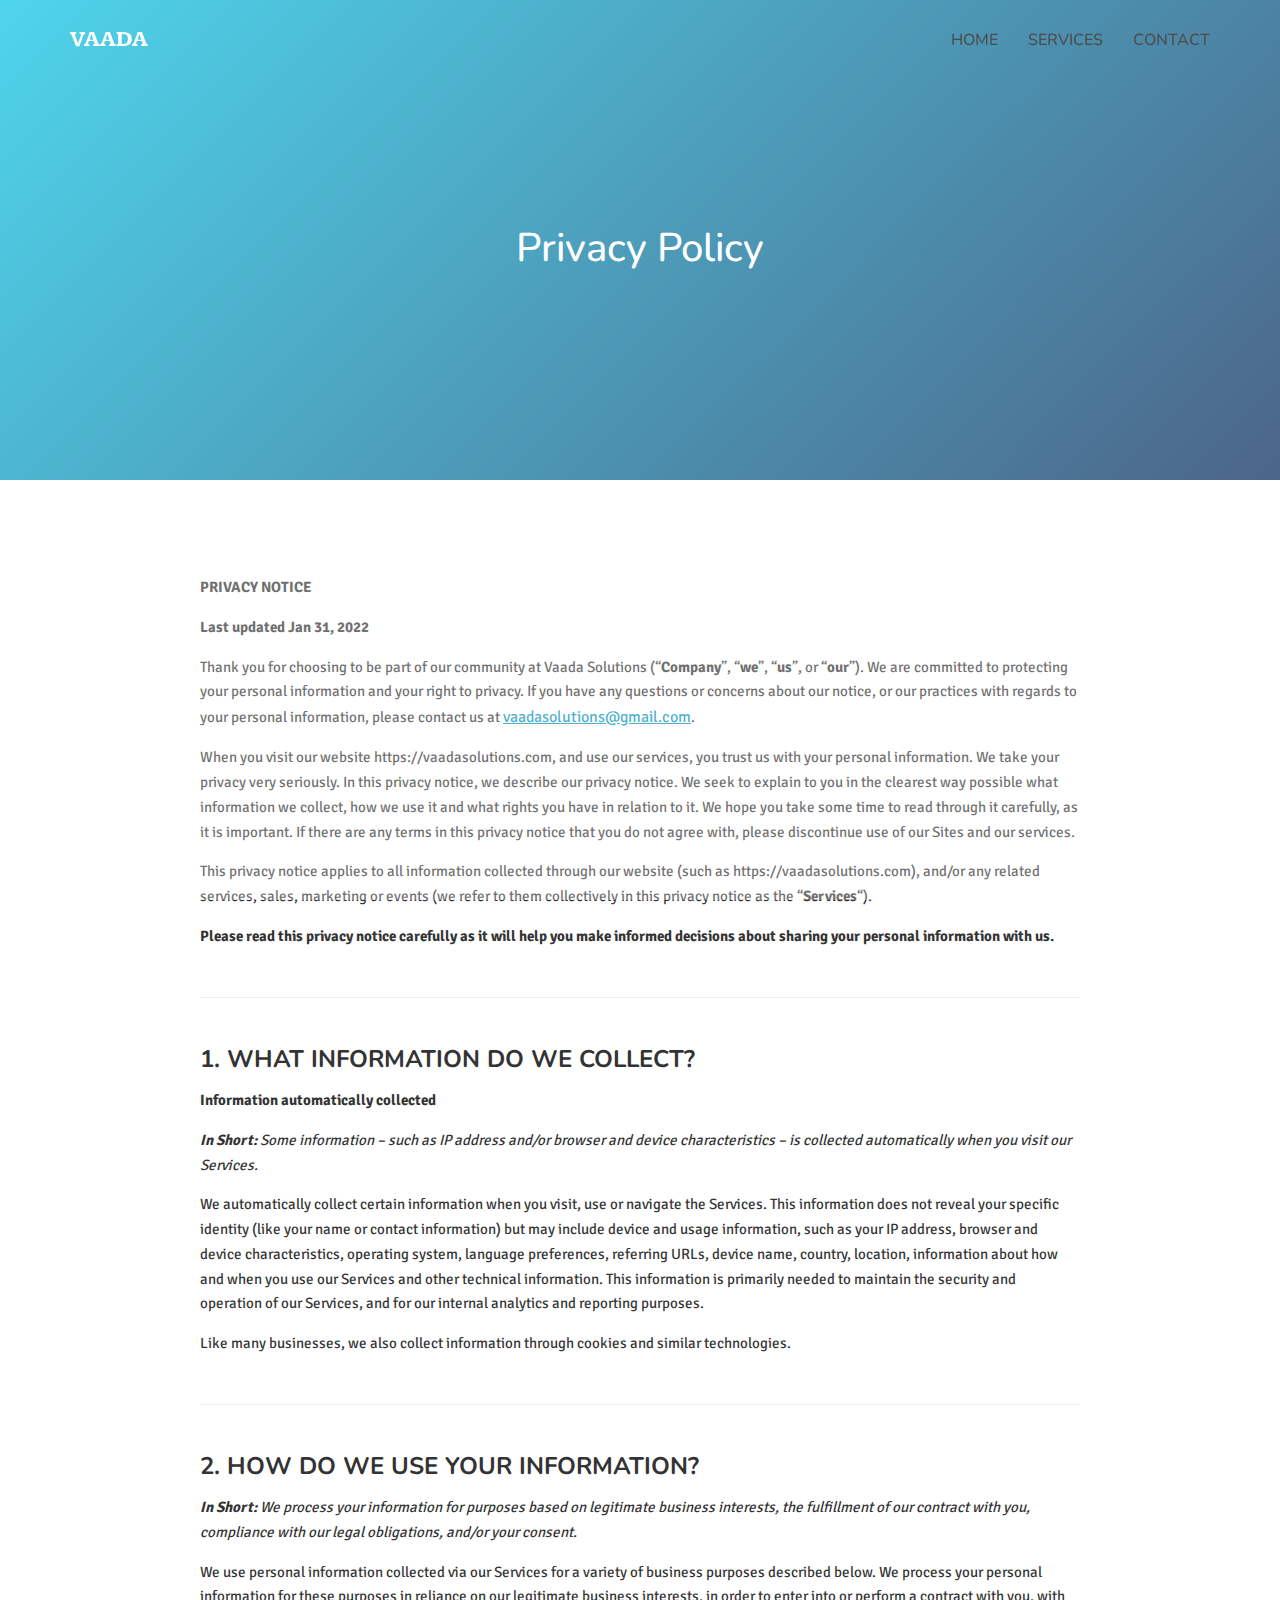
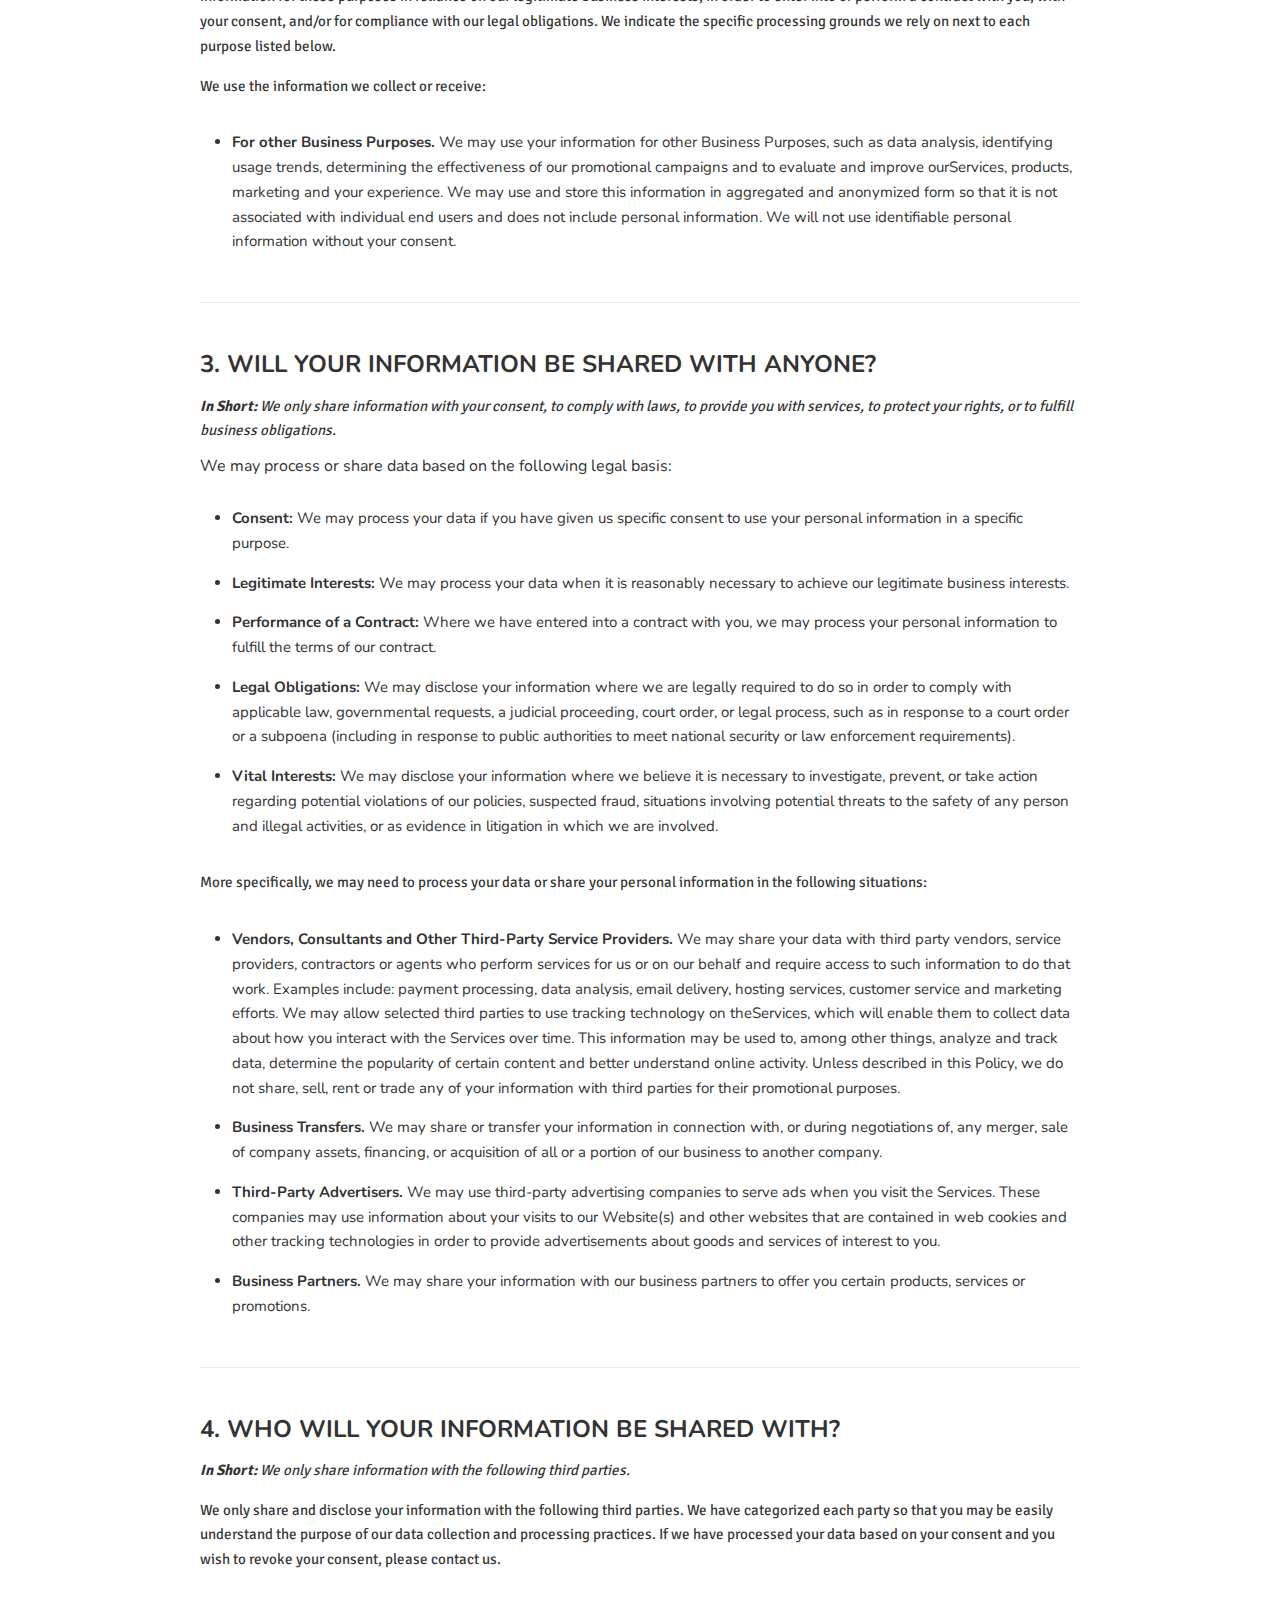
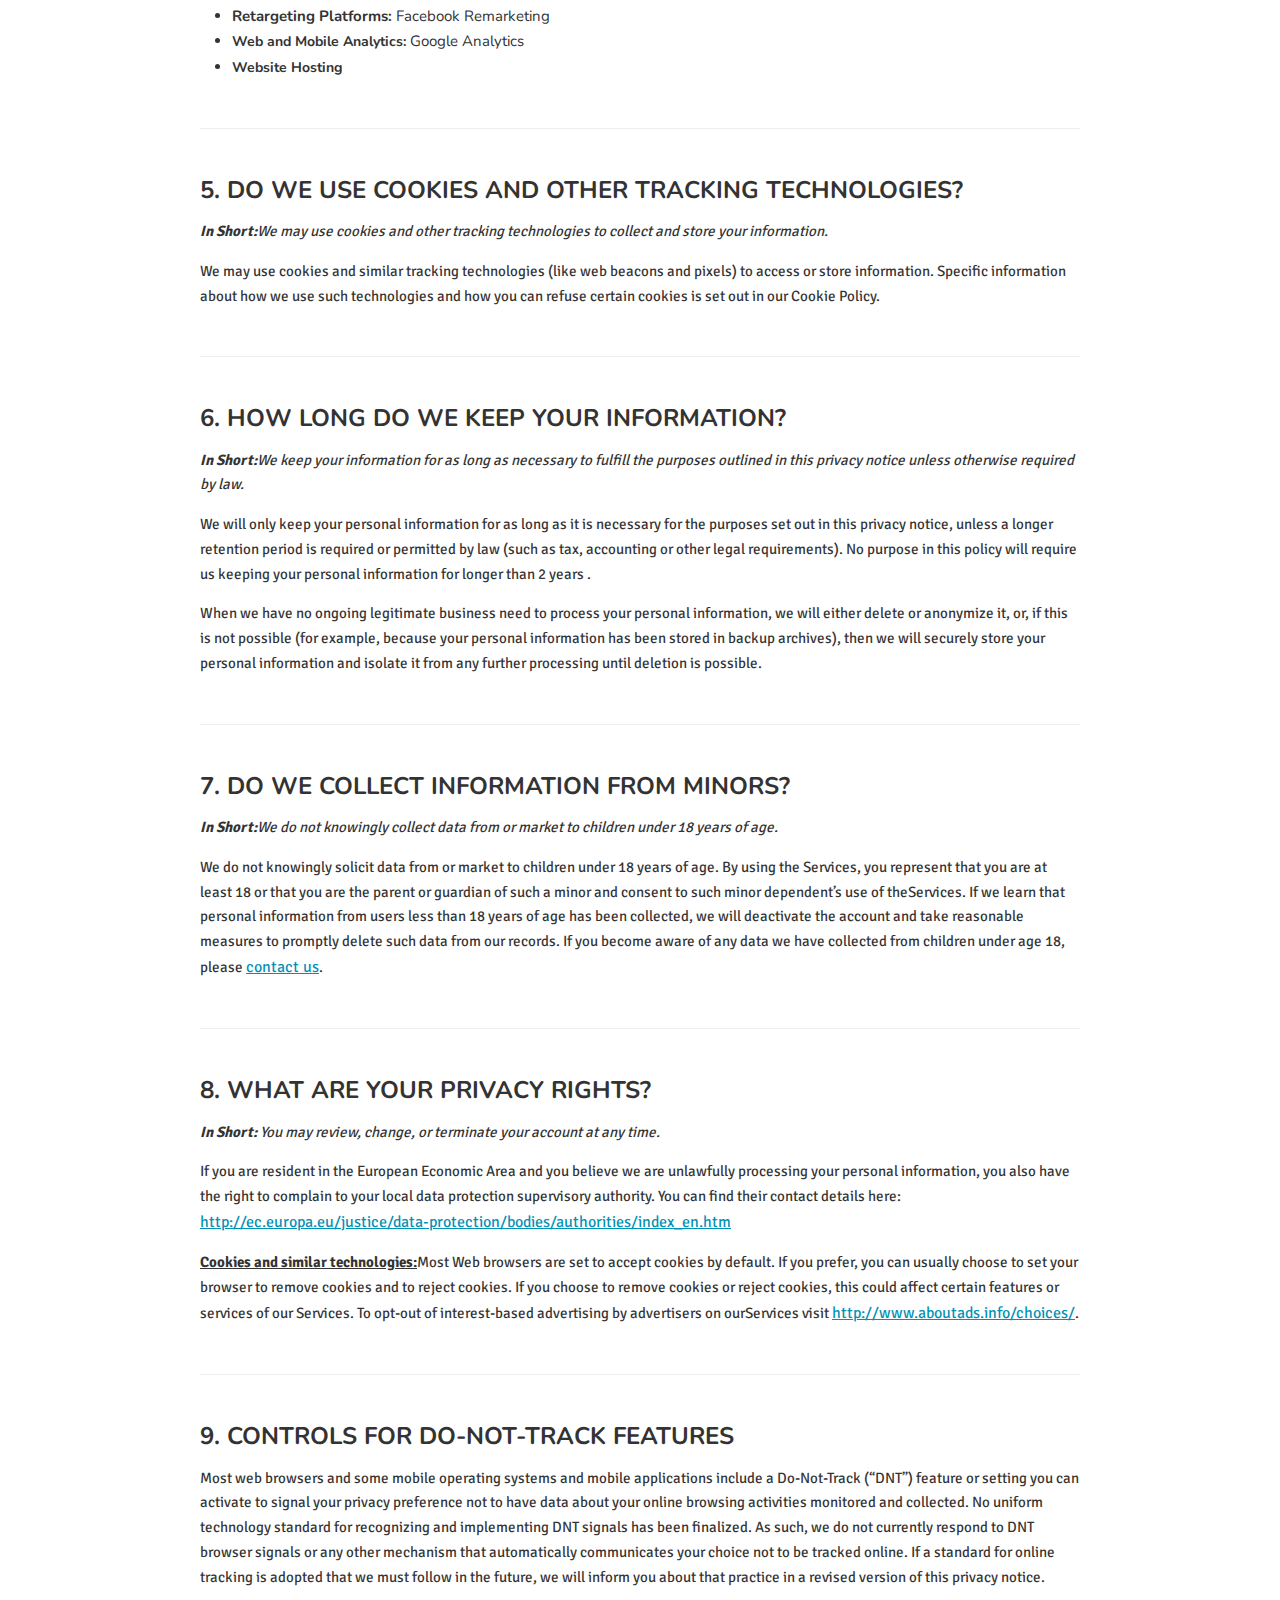
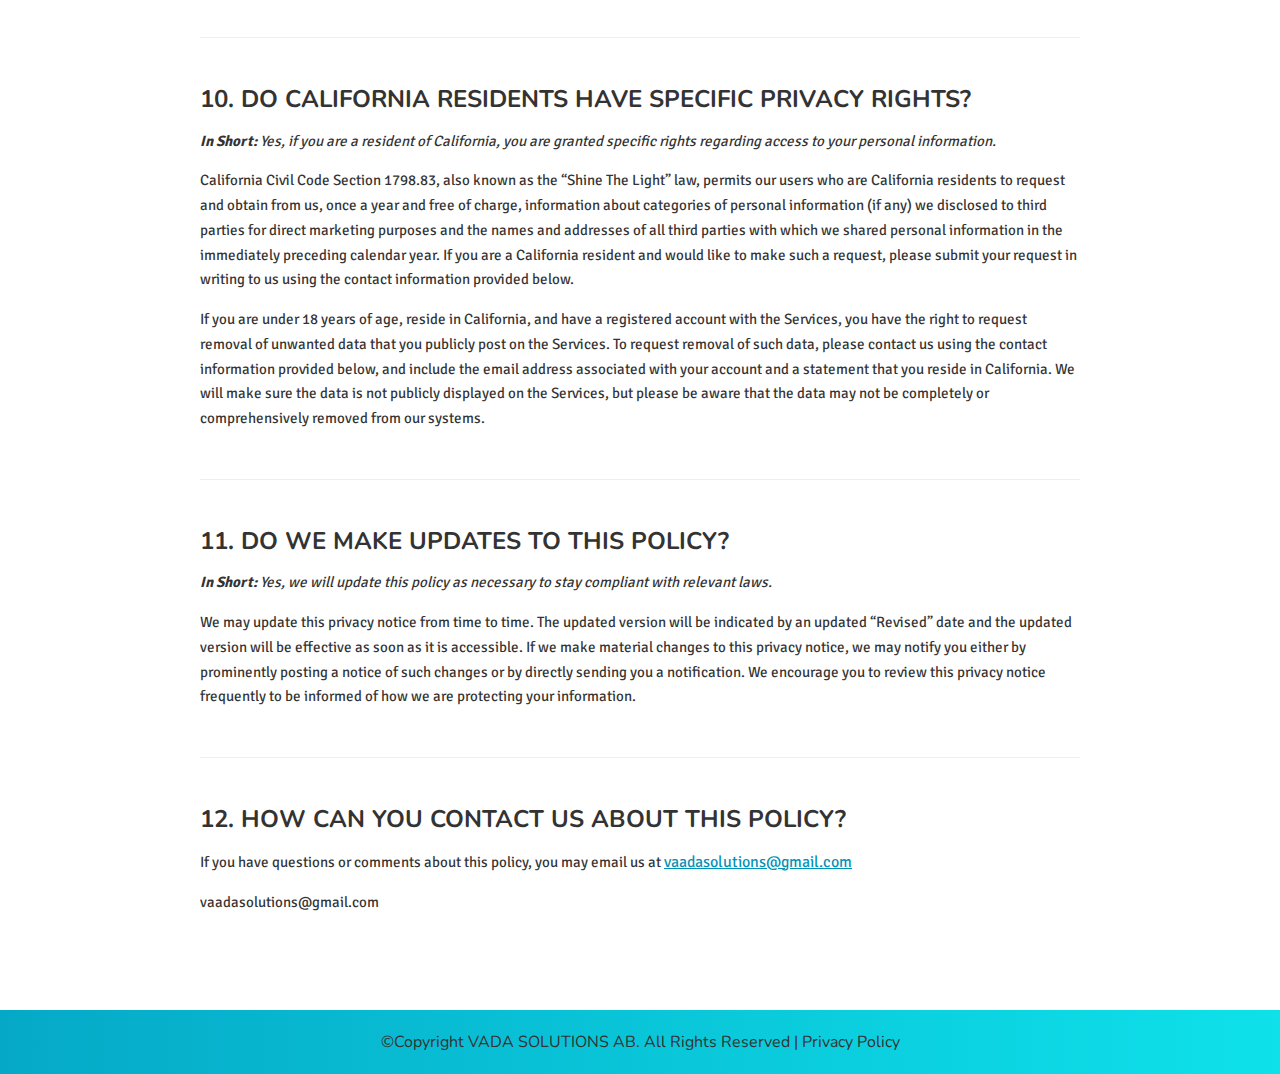
==== privacy-policy.html @ b87c52d9 "privacy" ====
<!DOCTYPE html>

<html lang="en">
<head>
  <!-- Meta Tags -->
  <meta charset="utf-8"/>

  <!-- Site Title-->
  <title>VAADA - A promise to provide you best candidate or get your next technology project to the market with team Vaada</title>

  <meta name="description" content="Need help with recruiting a candidate or design, web or app developement project? Our expert team can provide you the right technical expertise and solutions." />
  
  <!-- Mobile Specific Metas-->
  <meta name="viewport" content="width=device-width, initial-scale=1, maximum-scale=1"/>

  <!-- Google-fonts -->
  <link href='http://fonts.googleapis.com/css?family=Signika+Negative:300,400,600,700' rel='stylesheet' type='text/css'>
  <link href='http://fonts.googleapis.com/css?family=Kameron:400,700' rel='stylesheet' type='text/css'>
  
  <!-- Bootstrap -->
  <link rel="stylesheet" href="css/bootstrap.min.css"/>
  <!-- Fonts-style -->
  <!-- Fonts-style -->
  <link rel="stylesheet" href="css/font-awesome.min.css"/>
  <!-- Modal-Effect -->
  <!-- owl-carousel -->
  <link href="css/owl.carousel.css" rel="stylesheet" type="text/css" media="screen">
  <link href="css/owl.theme.css" rel="stylesheet" type="text/css" media="screen">
  <!-- Template Styles-->
  <link rel="stylesheet" href="css/style.css"/>
  <!-- Template Color-->
  <link rel="stylesheet" type="text/css" href="css/green.css" media="screen" id="color-opt" />

  <link rel='stylesheet' id='theme-fonts-css'  href='https://fonts.googleapis.com/css?family=Nunito%3A400%2C600%2C700%2C800&#038;display=swap&#038;ver=5.8.3' type='text/css' media='all' />



</head>

<body data-spy="scroll" data-offset="80">

  <!-- Preloader -->
  <div class="animationload">
    <div class="loader">
        Please Wait....
    </div>
  </div> 
  <!-- End Preloader -->


  <nav class="navbar navbar-default navbar-fixed-top navbar-custom">
    <div class="container">
      <!-- Brand and toggle get grouped for better mobile display -->
      <div class="navbar-header">
        <button type="button" class="navbar-toggle collapsed" data-toggle="collapse" data-target="#bs-example-navbar-collapse-1">
          <span class="sr-only">Toggle navigation</span>
          <span class="icon-bar"></span>
          <span class="icon-bar"></span>
          <span class="icon-bar"></span>
        </button>
        <a class="navbar-brand" href="#">VAADA</a>
      </div>

      <!-- Collect the nav links, forms, and other content for toggling -->
      <div class="collapse navbar-collapse" id="bs-example-navbar-collapse-1">
        <ul class="nav navbar-nav navbar-right">
          <li><a href="/">Home</a></li>
          <li><a href="/">Services</a></li>
          <li><a href="/">Contact</a></li>
        </ul>
      </div><!-- /.navbar-collapse -->
    </div><!-- /.container -->
  </nav>

  <section class="block block--subpage-header-simple" data-padding-top="xl" data-padding-bottom="xl" data-bg-color="blueGradient">
   <div class="cont is-xs" data-padding-top="lg" data-padding-bottom="md">
      <h1 class="header-simple__headline">Privacy Policy</h1>
   </div>
  </section>
  <section class="blog-body" data-padding-top="md" data-padding-bottom="md">
     <div class="cont is-md">
        <div class="blog-body__inner">
           <p><strong><span data-custom-class="title">PRIVACY NOTICE   </span>  </strong></p>
           <p><strong><span data-custom-class="subtitle">Last updated Jan 31, 2022 </span></strong></p>
           <p><span data-custom-class="body_text">Thank you for choosing to be part of our community at Vaada Solutions (“<strong>Company</strong>”, “<strong>we</strong>”, “<strong>us</strong>”, or “<strong>our</strong>”). We are committed to protecting your personal information and your right to privacy. If you have any questions or concerns about our notice, or our practices with regards to your personal information, please contact us at <a class="mailtoui" href="mailto:vaadasolutions@gmail.com" target="_blank" rel="noopener">vaadasolutions@gmail.com</a>.</span></p>
           <p><span data-custom-class="body_text">When you visit our website https://vaadasolutions.com, and use our services, you trust us with your personal information. We take your privacy very seriously. In this privacy notice, we describe our privacy notice. We seek to explain to you in the clearest way possible what information we collect, how we use it and what rights you have in relation to it. We hope you take some time to read through it carefully, as it is important. If there are any terms in this privacy notice that you do not agree with, please discontinue use of our Sites and our services.</span></p>
           <p><span data-custom-class="body_text">This privacy notice applies to all information collected through our website (such as https://vaadasolutions.com), and/or any related services, sales, marketing or events (we refer to them collectively in this privacy notice as the “<strong>Services</strong>“). </span></p>
           <p><strong><span data-custom-class="body_text">Please read this privacy notice carefully as it will help you make informed decisions about sharing your personal information with us. </span> </strong></p>
           <hr />
           <h2 id="infocollect"><strong><span data-custom-class="heading_1">1. WHAT INFORMATION DO WE COLLECT?</span> </strong></h2>
           <p><strong><span data-custom-class="heading_2">Information automatically collected</span></strong></p>
           <p><strong><em><span data-custom-class="body_text">In Short:</span></em> </strong><em><span data-custom-class="body_text">Some information – such as IP address and/or browser and device characteristics – is collected automatically when you visit our Services.</span></em></p>
           <p><span data-custom-class="body_text">We automatically collect certain information when you visit, use or navigate the Services. This information does not reveal your specific identity (like your name or contact information) but may include device and usage information, such as your IP address, browser and device characteristics, operating system, language preferences, referring URLs, device name, country, location, information about how and when you use our Services and other technical information. This information is primarily needed to maintain the security and operation of our Services, and for our internal analytics and reporting purposes.</span></p>
           <p><span data-custom-class="body_text">Like many businesses, we also collect information through cookies and similar technologies. </span></p>
           <hr />
           <h2 id="infouse"><strong><span data-custom-class="heading_1">2. HOW DO WE USE YOUR INFORMATION?</span> </strong></h2>
           <p><strong><em><span data-custom-class="body_text">In Short:</span> </em> </strong><em><span data-custom-class="body_text">We process your information for purposes based on legitimate business interests, the fulfillment of our contract with you, compliance with our legal obligations, and/or your consent.</span></em></p>
           <p><span data-custom-class="body_text">We use personal information collected via our Services for a variety of business purposes described below. We process your personal information for these purposes in reliance on our legitimate business interests, in order to enter into or perform a contract with you, with your consent, and/or for compliance with our legal obligations. We indicate the specific processing grounds we rely on next to each purpose listed below.</span></p>
           <p><span data-custom-class="body_text">We use the information we collect or receive: </span></p>
           <ul>
              <li><strong><span data-custom-class="body_text">For other Business Purposes.</span></strong><span data-custom-class="body_text"> We may use your information for other Business Purposes, such as data analysis, identifying usage trends, determining the effectiveness of our promotional campaigns and to evaluate and improve ourServices, products, marketing and your experience.</span><span data-custom-class="body_text"> We may use and store this information in aggregated and anonymized form so that it is not associated with individual end users and does not include personal information. We will not use identifiable personal information without your consent. </span><span data-custom-class="body_text"> </span></li>
           </ul>
           <hr />
           <h2 id="infoshare"><strong><span data-custom-class="heading_1">3. WILL YOUR INFORMATION BE SHARED WITH ANYONE?</span> </strong></h2>
           <p><strong><em><span data-custom-class="body_text">In Short:</span> </em> </strong><em><span data-custom-class="body_text">We only share information with your consent, to comply with laws, to provide you with services, to protect your rights, or to fulfill business obligations. </span></em></p>
           <div></div>
           <div><span data-custom-class="body_text">We may process or share data based on the following legal basis:</span></div>
           <ul>
              <li><span data-custom-class="body_text"><strong>Consent:</strong> We may process your data if you have given us specific consent to use your personal information in a specific purpose.<br />
                 </span>
              </li>
              <li><span data-custom-class="body_text"><strong>Legitimate Interests:</strong> We may process your data when it is reasonably necessary to achieve our legitimate business interests.<br />
                 </span>
              </li>
              <li><span data-custom-class="body_text"><strong>Performance of a Contract: </strong>Where we have entered into a contract with you, we may process your personal information to fulfill the terms of our contract.<br />
                 </span>
              </li>
              <li><span data-custom-class="body_text"><strong>Legal Obligations:</strong> We may disclose your information where we are legally required to do so in order to comply with applicable law, governmental requests, a judicial proceeding, court order, or legal process, such as in response to a court order or a subpoena (including in response to public authorities to meet national security or law enforcement requirements).<br />
                 </span>
              </li>
              <li><span data-custom-class="body_text"><strong>Vital Interests:</strong> We may disclose your information where we believe it is necessary to investigate, prevent, or take action regarding potential violations of our policies, suspected fraud, situations involving potential threats to the safety of any person and illegal activities, or as evidence in litigation in which we are involved.</span></li>
           </ul>
           <p><span data-custom-class="body_text">More specifically, we may need to process your data or share your personal information in the following situations:</span> <span data-custom-class="body_text"> </span></p>
           <ul>
              <li><strong><span data-custom-class="body_text">Vendors, Consultants and Other Third-Party Service Providers.</span></strong><span data-custom-class="body_text"> We may share your data with third party vendors, service providers, contractors or agents who perform services for us or on our behalf and require access to such information to do that work. Examples include: payment processing, data analysis, email delivery, hosting services, customer service and marketing efforts. We may allow selected third parties to use tracking technology on theServices, which will enable them to collect data about how you interact with the Services over time. This information may be used to, among other things, analyze and track data, determine the popularity of certain content and better understand online activity. Unless described in this Policy, we do not share, sell, rent or trade any of your information with third parties for their promotional purposes.  </span></li>
              <li><strong><span data-custom-class="body_text">Business Transfers.</span></strong><span data-custom-class="body_text"> We may share or transfer your information in connection with, or during negotiations of, any merger, sale of company assets, financing, or acquisition of all or a portion of our business to another company.</span></li>
              <li><strong><span data-custom-class="body_text">Third-Party Advertisers.</span></strong><span data-custom-class="body_text"> We may use third-party advertising companies to serve ads when you visit the Services. These companies may use information about your visits to our Website(s) and other websites that are contained in web cookies and other tracking technologies in order to provide advertisements about goods and services of interest to you.</span></li>
              <li><strong><span data-custom-class="body_text">Business Partners.</span></strong><span data-custom-class="body_text"> We may share your information with our business partners to offer you certain products, services or promotions.</span><span data-custom-class="body_text"> </span>   <span data-custom-class="body_text"> </span></li>
           </ul>
           <div>
              <hr />
           </div>
           <div>
              <h2 id="whoshare"><strong><span data-custom-class="heading_1">4. WHO WILL YOUR INFORMATION BE SHARED WITH?</span> </strong></h2>
           </div>
           <p><strong><em><span data-custom-class="body_text">In Short:</span> </em> </strong><em><span data-custom-class="body_text">We only share information with the following third parties.</span></em></p>
           <div></div>
           <p><span data-custom-class="body_text">We only share and disclose your information with the following third parties. We have categorized each party so that you may be easily understand the purpose of our data collection and processing practices. If we have processed your data based on your consent and you wish to revoke your consent, please contact us.</span></p>
           <div>
              <div></div>
              <ul>
                 <li><span data-custom-class="body_text"><strong>Retargeting Platforms: </strong></span><span data-custom-class="body_text">Facebook Remarketing</span></li>
                 <li><strong style="font-size: 0.9375em;">Web and Mobile Analytics: </strong>Google Analytics</li>
                 <li><strong style="font-size: 0.9375em;">Website Hosting</strong></li>
              </ul>
              <div>
                 <div>
                    <div>
                       <div>
                          <hr />
                       </div>
                       <h2><span id="cookies"><strong><span data-custom-class="heading_1">5. DO WE USE COOKIES AND OTHER TRACKING TECHNOLOGIES?</span></strong></span></h2>
                       <p><strong><em><span data-custom-class="body_text">In Short:</span></em></strong><em><span data-custom-class="body_text">We may use cookies and other tracking technologies to collect and store your information.</span></em></p>
                       <p><span data-custom-class="body_text">We may use cookies and similar tracking technologies (like web beacons and pixels) to access or store information. Specific information about how we use such technologies and how you can refuse certain cookies is set out in our Cookie Policy.</span></p>
                       <hr />
                       <h2 id="inforetain"><strong><span data-custom-class="heading_1">6. HOW LONG DO WE KEEP YOUR INFORMATION?</span></strong></h2>
                       <p><strong><em><span data-custom-class="body_text">In Short:</span></em></strong><em><span data-custom-class="body_text">We keep your information for as long as necessary to fulfill the purposes outlined in this privacy notice unless otherwise required by law.</span></em></p>
                       <p><span data-custom-class="body_text">We will only keep your personal information for as long as it is necessary for the purposes set out in this privacy notice, unless a longer retention period is required or permitted by law (such as tax, accounting or other legal requirements). No purpose in this policy will require us keeping your personal information for longer than 2 years .</span></p>
                       <p><span data-custom-class="body_text">When we have no ongoing legitimate business need to process your personal information, we will either delete or anonymize it, or, if this is not possible (for example, because your personal information has been stored in backup archives), then we will securely store your personal information and isolate it from any further processing until deletion is possible.</span></p>
                       <hr />
                       <h2 id="infominors"><strong><span data-custom-class="heading_1">7. DO WE COLLECT INFORMATION FROM MINORS?</span></strong></h2>
                       <p><strong><em><span data-custom-class="body_text">In Short:</span></em></strong><em><span data-custom-class="body_text">We do not knowingly collect data from or market to children under 18 years of age.</span></em></p>
                       <p><span data-custom-class="body_text">We do not knowingly solicit data from or market to children under 18 years of age. By using the Services, you represent that you are at least 18 or that you are the parent or guardian of such a minor and consent to such minor dependent’s use of theServices. If we learn that personal information from users less than 18 years of age has been collected, we will deactivate the account and take reasonable measures to promptly delete such data from our records. If you become aware of any data we have collected from children under age 18, please 
                      <a class="mailtoui" href="mailto:vaadasolutions@gmail.com" target="_blank" rel="noopener">contact us</a>.</span></p>
                       <hr />
                       <h2 id="privacyrights"><strong><span data-custom-class="heading_1">8. WHAT ARE YOUR PRIVACY RIGHTS?</span></strong></h2>
                       <p><strong><em><span data-custom-class="body_text">In Short: </span></em></strong><span data-custom-class="body_text"><em>You may review, change, or terminate your account at any time.</em></span></p>
                       <p><span data-custom-class="body_text">If you are resident in the European Economic Area and you believe we are unlawfully processing your personal information, you also have the right to complain to your local data protection supervisory authority. You can find their contact details here:</span> <span data-custom-class="body_text"><a href="http://ec.europa.eu/justice/data-protection/bodies/authorities/index_en.htm" target="_blank" rel="noopener noreferrer" data-custom-class="link">http://ec.europa.eu/justice/data-protection/bodies/authorities/index_en.htm</a></span></p>
                       <p><strong><u><span data-custom-class="body_text">Cookies and similar technologies:</span></u></strong><span data-custom-class="body_text">Most Web browsers are set to accept cookies by default. If you prefer, you can usually choose to set your browser to remove cookies and to reject cookies. If you choose to remove cookies or reject cookies, this could affect certain features or services of our Services. To opt-out of interest-based advertising by advertisers on ourServices</span> <span data-custom-class="body_text"> visit </span> <span data-custom-class="body_text"><a href="http://www.aboutads.info/choices/" target="_blank" rel="noopener noreferrer">http://www.aboutads.info/choices/</a></span><span data-custom-class="body_text">.  </span></p>
                    </div>
                    <div>
                       <hr />
                    </div>
                    <h2 id="DNT"><strong><span data-custom-class="heading_1">9. CONTROLS FOR DO-NOT-TRACK FEATURES</span></strong></h2>
                    <p><span data-custom-class="body_text">Most web browsers and some mobile operating systems and mobile applications include a Do-Not-Track (“DNT”) feature or setting you can activate to signal your privacy preference not to have data about your online browsing activities monitored and collected. No uniform technology standard for recognizing and implementing DNT signals has been finalized. As such, we do not currently respond to DNT browser signals or any other mechanism that automatically communicates your choice not to be tracked online. If a standard for online tracking is adopted that we must follow in the future, we will inform you about that practice in a revised version of this privacy notice.</span></p>
                    <div>
                       <hr />
                    </div>
                    <h2 id="caresidents"><strong><span data-custom-class="heading_1">10. DO CALIFORNIA RESIDENTS HAVE SPECIFIC PRIVACY RIGHTS?</span></strong></h2>
                    <p><strong><em><span data-custom-class="body_text">In Short: </span></em></strong><em><span data-custom-class="body_text">Yes, if you are a resident of California, you are granted specific rights regarding access to your personal information. </span></em></p>
                    <p><span data-custom-class="body_text">California Civil Code Section 1798.83, also known as the “Shine The Light” law, permits our users who are California residents to request and obtain from us, once a year and free of charge, information about categories of personal information (if any) we disclosed to third parties for direct marketing purposes and the names and addresses of all third parties with which we shared personal information in the immediately preceding calendar year. If you are a California resident and would like to make such a request, please submit your request in writing to us using the contact information provided below.</span></p>
                    <p><span data-custom-class="body_text">If you are under 18 years of age, reside in California, and have a registered account with the Services, you have the right to request removal of unwanted data that you publicly post on the Services. To request removal of such data, please contact us using the contact information provided below, and include the email address associated with your account and a statement that you reside in California. We will make sure the data is not publicly displayed on the Services, but please be aware that the data may not be completely or comprehensively removed from our systems.</span></p>
                    <hr />
                    <h2 id="policyupdates"><strong><span data-custom-class="heading_1">11. DO WE MAKE UPDATES TO THIS POLICY?</span></strong></h2>
                    <p><strong><em><span data-custom-class="body_text">In Short: </span></em></strong><em><span data-custom-class="body_text">Yes, we will update this policy as necessary to stay compliant with relevant laws.</span></em></p>
                    <p><span data-custom-class="body_text">We may update this privacy notice from time to time. The updated version will be indicated by an updated “Revised” date and the updated version will be effective as soon as it is accessible. If we make material changes to this privacy notice, we may notify you either by prominently posting a notice of such changes or by directly sending you a notification. We encourage you to review this privacy notice frequently to be informed of how we are protecting your information. </span></p>
                    <hr />
                    <h2 id="contact"><strong><span data-custom-class="heading_1">12. HOW CAN YOU CONTACT US ABOUT THIS POLICY?</span></strong></h2>
                    <p><span data-custom-class="body_text">If you have questions or comments about this policy, you may email us at <a class="mailtoui" href="mailto:vaadasolutions@gmail.com" target="_blank" rel="noopener">vaadasolutions@gmail.com</a></span></p>
                 </div>
                 <p>vaadasolutions@gmail.com</p>
              </div>
           </div>
        </div>
     </div>
  </section>    
  <footer class="site-footer">
    <div class="cont">
      <div class="site-footer__legal">
       
        ©Copyright VADA SOLUTIONS AB. All Rights Reserved | 
        <div class="menu-legal-navigation-container"><a href="/privacy-policy">Privacy Policy</a></div>
      </div>
    </div>
  </footer>
    
    <!-- FOOTER begings -->
    <!-- <footer id="footer">     -->
     <!--  <div class="footer-widgets-wrap">
      </div> -->
      <!-- <div class="footer-bottom text-center">  -->
        <!-- Footer-copyright --> 
        <!-- <p>© COPYRIGHT VADA SOLUTIONS AB. ALL RIGHTS RESERVED.</p> -->
      <!-- </div> -->
    <!-- </footer> -->
    <!-- End footer begings -->


    <!-- Scroll top -->
    <a href="#" class="back-to-top"> <i class="fa fa-chevron-up"> </i> </a>


    <!-- Style switcher -->
    <!-- end Style switcher --> 


    <!-- JavaScript
     ================================================== -->
     <!-- Placed at the end of the document so the pages load faster -->
     <!-- initialize jQuery Library -->
     <script src="js/jquery.min.js"></script>
     <!-- jquery easing -->
     <script src="js/jquery.easing.min.js"></script>
     <!-- Bootstrap -->
     <script src="js/bootstrap.min.js"></script>
     <!-- modal-effect -->
     <script src="js/classie.js"></script>
     <script src="js/modalEffects.js"></script>
     <!-- Counter-up -->
     <script src="js/waypoints.min.js" type="text/javascript"></script>
     <script src="js/jquery.counterup.min.js" type="text/javascript"></script>
     <!-- SmoothScroll -->
     <script src="js/SmoothScroll.js"></script>
     <!-- Parallax -->
     <script src="js/jquery.stellar.min.js"></script>
     <!-- Jquery-Nav -->
     <script src="js/jquery.nav.js"></script>
     <!-- Owl carousel -->                                                      
     <script type="text/javascript" src="js/owl.carousel.min.js"></script>
     <!-- App JS -->
     <script src="js/app.js"></script>

     <!-- Switcher script for demo only -->
    <script type="text/javascript" src="js/switcher.js"></script>
    <script type="text/javascript" src="js/mailtoui-min.js"></script>



  </body>
</html>
---- css/style.css ----
/*
	Delex by TEMPLATE STOCK
	templatestock.co @templatestock
	Released for free under the Creative Commons Attribution 3.0 license (templated.co/license)
*/


/* TABLE OF CONTENTS
	1) Reset
	2) Help classes
	3) Pre-loader
	4) Parallax
	5) Navigation
	6) Home
	7) Services
	8) Twitter-tweets
	9) Contact
	10) Footer
	11) Responsive
	12) Back-to-top
*/




/* 1 Reset
----------------------------------------------------------------------------- */

/*html,body {
  height: 100%;
}
body {
  font-family: 'Signika Negative', sans-serif;
  font-weight: 400;
  color: #535353;
}*/
*,*:before,*:after {
    -webkit-box-sizing: border-box;
    -moz-box-sizing: border-box;
    box-sizing: border-box;
}
:focus {
    outline: 0 !important
}
iframe {
    border: none;
    width:100%;
}
a {
  color: inherit;
}
a:hover,a:focus,a:active {
  text-decoration: none;
}

.no-blog-posts {
	margin-top: 6rem;
	padding-top: 6rem;
	text-align: center;
	width: 100%;
}

.gform_wrapper img {
	width: auto !important;
}

.gform_confirmation_message {
	text-align: center;
	line-height: 1.4;
}

.subHeading {
	font-size: 32px;
	padding-bottom: 25px;
}

.subParagraph {
	font-size: 15px!important;
}

.btnCustom {
	background-color:#FFF;
	color:#000000;
	font-weight: 700;
	padding: 10px 50px;
	border-radius:4px;
}

.btnCustom:hover {
	background-color:#00D1E0;
	color:#FFF;
}

.elementor-widget-theme-post-content a {
	text-decoration: underline;
	color:#06AFCB;
}

.elementor-widget-theme-post-content a:hover {
	color:#000;
}

.page-id-2277 .site-header__desktop-menu .menu>.menu-item:last-child a {
	background-color:#6741A5;
}

.page-id-2277 .site-header__desktop-menu .menu>.menu-item:last-child a:hover {
	opacity:0.9;
}

.page-id-2277 .pre-footer {
	display:none;
}

.page-id-2332 .pre-footer {
	display:none;
}

.page-id-2359 .pre-footer {
	display:none;
}

p {
  /*color: white;*/
}

.halfimagetext__content p{
	color: black;
	margin: 1%;
}

img {
  max-width: 100%;
}
h1,h2,h3,h4,h5,h6,p {
  font-family: 'Signika Negative', sans-serif;
}
textarea {
  max-width: 100%;
}
.btn {
  font-size: 14px;
  font-family: 'Signika Negative', sans-serif;
  text-transform: uppercase;
  border-radius: 0;
}
.btn:focus,.btn:active:focus {
  outline: none;
  color: #ffffff;
}
.btn-custom,.btn-custom-sm{
	border-radius: 3px;
	padding: 0.8em 1.8em;
	color: #fff;
	font-weight: 700;
	-webkit-transition: all .5s ease-out;
	transition: all .5s ease-out;
	text-transform: uppercase;
}
.btn-custom:hover,.btn-custom:focus,.btn-custom-sm:hover,.btn-custom-sm:focus{
  color: #fff;
  background-color: #6C6767;
  border-color: #6C6767;
}
.btn-custom-sm {
	padding: 0.5em 1em;
}
.form-control {
	box-shadow: none;
	-webkit-box-shadow: none;
	border-radius: 0px;
	height: 38px;
}
.form-control:focus {
	outline: none;
	box-shadow: none;
	-webkit-box-shadow: none;
}
.progress {
	height: 10px;
	margin-bottom: 10px;
	overflow: hidden;
	background-color: #fff;
	border-radius: 4px;
	box-shadow: none;
	border: 1px solid #bbb;
}
.progress-bar {
	height: 6px;
	box-shadow: none;
	margin: 1px;
	border-radius: 3px;
}
section {
  position: relative;
  padding-top: 80px;
  padding-bottom: 80px;
  background-color: #fff;
}

/* 2 Help-classes
----------------------------------------------------------------------------- */
.no-padding {
	padding: 0px;
}
.color-l-orange {
	color: #ff8b8b;
}
.color-l-blue {
	color: #77afea;
}
.color-l-yellow {
	color: #f4d382;
}
.color-l-purple {
	color: #ad8ede;
}
.color-l-pink {
	color: #ff3e75;
}
.color-l-green {
	color: #77dfa2;
}
.bg-light-orange {
	background-color: #ff8b8b;
	color: #ffffff;
}
.bg-light-blue {
	background-color: #77afea;
	color: #ffffff;
}
.bg-light-yellow {
	background-color: #f4d382;
	color: #ffffff;
}
.bg-light-purple {
	background-color: #ad8ede;
	color: #ffffff;
}
.bg-light-pink {
	background-color: #ff3e75;
	color: #ffffff;
}
.bg-light-green {
	background-color: #77dfa2;
	color: #ffffff;
}
.title {
	font-family: 'Kameron', serif;
	font-weight: 700;
}
.titleHR {
	background: none repeat scroll 0 0 #e1e1e1;
	height: 3px;
	margin: 20px auto 0;
	position: relative;
	text-align: center;
	width: 130px;
	margin-bottom: 20px;
}
.titleHR span {
	border-left: 5px solid #f7f7f7;
	border-right: 5px solid #f7f7f7;
	display: inline-block;
	height: 3px;
	left: 0;
	margin: 0 auto;
	position: absolute;
	right: 0;
	top: 0px;
	width: 50px;
}

/* 3 Pre-loader
----------------------------------------------------------------------------- */
.animationload {
  position: fixed;
  top:0;
  left:0;
  right:0;
  bottom:0;
  background-color:#fff; /* change if the mask should have another color then white */
  z-index:999999;
}
.loader {
    width:200px;
    height:200px;
    font-size: 24px;
    text-align: center;
    position:absolute;
    left:50%; 
    top:50%; 
    background-image:url(../images/preloader.gif); 
    background-repeat:no-repeat;
    background-position:center;
    margin:-100px 0 0 -100px; 
}


/* 4 Parallax
----------------------------------------------------------------------------- */
.parallax {
    background-position: 0 0;
    background-repeat: no-repeat;
    background-size: 100% auto;
    width: 100%;
    background-size: cover;
    background-attachment: fixed;
}

/* 5 Navigation
----------------------------------------------------------------------------- */
.navbar-custom {
	background: transparent;
	margin-bottom: 0px;
	z-index: 1000;
	border: none;
	color: #333;
	position: fixed;
	transition: background-color 1s ease-in-out, border 1s ease-in-out;
	-moz-transition: background-color 1s ease-in-out, border 1s ease-in-out;
	-webkit-transition: background-color 1s ease-in-out, border 1s ease-in-out;
	-o-transition: background-color 1s ease-in-out, border 1s ease-in-out;
}
.navbar-custom .navbar-brand,.navbar-custom .navbar-brand:hover {
	color: #ffffff;
	padding: 30px 15px;
	font-size: 22px;
	font-weight: 700;
	font-family: 'Kameron', serif;
}
.small .navbar-brand,.small .navbar-brand:hover {
	color: #333;
}
.navbar-custom .nav {
	padding: 15px 0px;
}
.navbar-custom .navbar-nav>li>a {
	color: black;
    font-size: 16px;
    font-weight: 500;
    text-transform: uppercase;
}
.small .navbar-nav>li>a {
	color: #000;
}

a:hover,a:focus,a:active,.social-icons i:hover,.twitter_tweet i,.twitter_tweet p,#ajaxsuccess,
.navbar-custom .navbar-nav>.active>a, .navbar-custom .navbar-nav>.active>a:hover, .navbar-custom .navbar-nav>.active>a:focus,
.navbar-custom .navbar-nav>.open>a, .navbar-custom .navbar-nav>.open>a:hover, .navbar-custom .navbar-nav>.open>a:focus,
.navbar-custom .navbar-nav>li>a:hover, .navbar-custom .navbar-nav>li>a:focus,
.navbar-custom .navbar-nav>li>a:hover,
.md-content h5 {
	color: #006194;
}

nav.small {
   background-color: #fff;
   -moz-box-shadow: 0 3px 5px rgba(0,0,0,.1);
   -webkit-box-shadow: 0 3px 5px rgba(0,0,0,.1);
   box-shadow: 0 3px 5px rgba(0,0,0,.1);
}
.navbar-custom .navbar-nav>.active>a, .navbar-custom .navbar-nav>.active>a:hover, .navbar-custom .navbar-nav>.active>a:focus,
.navbar-custom .navbar-nav>.open>a, .navbar-custom .navbar-nav>.open>a:hover, .navbar-custom .navbar-nav>.open>a:focus,
.navbar-custom .navbar-nav>li>a:hover, .navbar-custom .navbar-nav>li>a:focus {
	background-color: transparent;
}

/* 6 Home
----------------------------------------------------------------------------- */
.main-home {
	padding: 330px 0px 250px 0;
	z-index: 1;
	text-align: center;
	position: relative;
	font-size: 13px;
	color: #fff;
	background: #000;
	min-height: 400px;
}
.home-page-photo {
	/*background-image: url(../images/bg-5.jpg);*/
	background-size: cover;
	z-index: -1;
	position: absolute;
	top: 0;
	opacity: 0.50;
	right: 0;
	bottom: 0;
	left: 0;
}

.home__header-content {
	-webkit-transform: translateY(-50%);
	-ms-transform: translateY(-50%);
	transform: translateY(-50%);
	position: absolute;
	top: 50%;
	left: 0;
	right: 0;
}
.home__header-content h1{
	font-family: 'Kameron', serif;
}
.home__header-content p{
	font-weight: 300;
	font-size: 16px;
	margin-top: 20px;
}
.home__header-content a.btn-default {
	margin-top: 15px;
}
/*--- Carousel --*/
#main-home-content .intro-title {
	font-family: 'Kameron', serif;
}
#main-home-content .intro-text {
	color: white;
	font-weight: 300;
	margin-bottom: 30px;
	font-size: 30px;
}

.icon-card__list p, #services p{
	color: black;
	text-align: justify;
}

/* 7 Services
----------------------------------------------------------------------------- */
.services-item{
	padding: 40px 20px;
}
.services-item i{
	font-size: 48px;
	margin-bottom: 20px;
}
.services-item h5{
	font-weight: 700;
	font-size: 16px;
	margin-top: 20px;
	text-transform: uppercase;
}

/* 13 Contact
----------------------------------------------------------------------------- */
.form-main {
	padding-top: 30px;
}
.error {
	margin: 8px 0px;
	display: none;
	color: red;
}
#ajaxsuccess {
	font-size: 16px;
	width: 100%;
	display: none;
	clear: both;
	margin: 8px 0px;
}
#contact .con_sub_text {
	margin-top: 20px;
}
#contact textarea.form-control{
	height: 120px;
}

/* 14 Footer
----------------------------------------------------------------------------- */
footer p{
	margin-bottom: 20px;
}
#footer {
	/*padding: 40px 0px 0px 0px;*/
	background-color: #f7f7f7;
    border-top: 1px solid #e4e4e4;
}
.footer-content {
	padding: 40px 0px 80px;
}
.footer-bottom {
	background-color: #000;
	color: #a1a1a1;
	padding: 20px 0px 1px;
}
.footer-socials {
	position: relative;
	margin: 47px 0px 20px 0px;
	text-align: center;
}
.footer-socials a{
	display: inline-block;
}
.footer-socials i {
	width: 42px;
	height: 42px;
	line-height: 42px;
	background: transparent;
	border: 2px solid #E7EBEF;
	margin: 0px auto;
	position: relative;
	display: inline-block;
	margin: 0px 5px;
	border-radius: 50%;
	text-align: center;
	font-size: 18px;
	color: #282A2E;
}

/* 15 Responsive
----------------------------------------------------------------------------- */
@media only screen and (max-width: 767px) {
	.navbar-custom {
		background-color: #ffffff;
	}
	.navbar-custom .navbar-brand {
		color: #000;
		padding: 15px;
	}
	.work-list li {
		width: 100%;
		display: block;
	}
}

/* 16 Back-to-top
----------------------------------------------------------------------------- */
.back-to-top {
    width: 40px;
    height: 40px;
    position: fixed;
    bottom: 0px;
    right: 20px;
    display: none;
    text-align: center;
    z-index: 10000;
}
.back-to-top i {
    color: #fff;
    font-size: 15px;
    display: block;
    line-height: 33px;
}




/*==================================
STYLE SWITHER - Demo purpose only
==================================*/ 

#style-switcher div h3 {
    color: #1D1D1D;
    font-size: 16px;
    margin: 8px 3px 12px;
}
#style-switcher {
    background: none repeat scroll 0 0 #FFFFFF;
    box-shadow: 2px 2px 0 0 rgba(0, 0, 0, 0.08);
    left: -189px;
    position: fixed;
    top: 17%;
    width: 189px;
    z-index: 9999;
    padding: 10px 5px;
}
#style-switcher div {
    padding: 5px 10px;
}
#style-switcher .bottom {
    background: none repeat scroll 0 0 #FFFFFF;
    color: #252525;
    padding: 0;
}
#style-switcher .bottom a.settings {
    background: none repeat scroll 0 0 #FFFFFF;
    box-shadow: 2px 2px 0 0 rgba(0, 0, 0, 0.08);
    display: block;
    height: 41px;
    position: absolute;
    right: -40px;
    top: 0;
    width: 40px;
    padding: 3px;
}
#style-switcher .bottom a {
  text-decoration: none;
}

#style-switcher .bottom a.settings i {
    margin-left: 8px;
    color: gray;
    font-size: 18px;
    position: absolute;
    margin-top: 9px;
}

ul.pattern {
    list-style: none outside none;
    margin: 0 0 0px;
    overflow: hidden;
  padding:0;
  border-radius: 0px;
}
ul.pattern li {
    float: left;
    margin: 2px;
}
ul.pattern li a {
    cursor: pointer;
    display: block;
    height: 35px;
    width: 35px;
}

ul.pattern .color1 {
  background-color: #00bc95;
}
ul.pattern .color2 {
  background-color: #d13a7a;
}
ul.pattern .color3 {
  background-color: #e24348;
}
ul.pattern .color4 {
  background-color: #1aace7;
}
ul.pattern .color5 {
  background-color: #6a5a8c;
}
ul.pattern .color6 {
  background-color: #F94c00;
}
ul.pattern .color7 {
  background-color: #1f7f5c;
}
ul.pattern .color8 {
  background-color: #336699;
}
ul.pattern .color9 {
  background-color: #Fbce43;
}
ul.pattern .color10 {
  background-color: #a06081;
}
ul.pattern .color11 {
  background-color: #737f97;
}
ul.pattern .color12 {
  background-color: #9932cc;
}

@media only screen and (max-width: 479px) {
#style-switcher {
    display: none;
}
}








@import url("https://fast.fonts.net/lt/1.css?apiType=css&c=441c4218-bb05-424e-9f48-7e354d3f8d70&fontids=5308918");
    html, body, div, applet, object, iframe, h1, h2, h3, h4, h5, h6, p, blockquote, pre, a, abbr, acronym, address, big, cite, code, del, dfn, img, ins, kbd, q, s, samp, small, strike, strong, sub, sup, tt, var, center, dl, dt, dd, ol, ul, li, fieldset, form, label, legend, table, caption, tbody, tfoot, thead, tr, th, td, article, aside, canvas, details, embed, figure, figcaption, footer, header, hgroup, menu, nav, output, ruby, section, summary, time, mark, audio, video {
    margin: 0;
    padding: 0;
    border: 0;
    font-size: 16px;
    font-weight: normal;
    vertical-align: baseline;
}
article, aside, details, figcaption, figure, footer, header, hgroup, menu, nav, section {
    display: block;
}
body {
    line-height: 1;
}
ol, ul {
    list-style: none;
}
blockquote, q {
    quotes: none;
}
blockquote:before, blockquote:after, q:before, q:after {
    content: '';
    content: none;
}
table {
    border-collapse: collapse;
    border-spacing: 0;
}
strong {
    font-weight: bolder;
}
body *, body *::after, body *::before {
    box-sizing: border-box;
}
img {
    width: 100%;
    height: auto;
}
.image-fill {
    position: absolute;
    top: 0;
    left: 0;
    width: 100%;
    height: 100%;
    background-size: cover;
    background-position: center;
    background-repeat: no-repeat;
}
.front {
    position: relative;
    z-index: 5;
}
.rel {
    position: relative;
}
.lazyload, .lazyloading {
    opacity: 0;
}
.lazyloaded {
    opacity: 1;
    transition: 300ms ease opacity 300ms;
}
.cont {
    max-width: 83em;
    width: 100%;
    margin: 0 auto;
    padding: 0 2em;
}
@media (min-width: 992px) {
    .cont {
    padding: 0 4em;
}
}.cont.is-fluid {
    max-width: none;
}
.cont.is-fluid--limited {
    max-width: 1665px;
}
.cont.is-full {
    padding: 0;
}
.cont.is-flex {
    display: flex;
    flex-direction: column;
}
@media (min-width: 560px) {
    .cont.is-flex {
    flex-direction: row;
}
}.cont.is-flex--tablet {
    display: flex;
    flex-direction: column;
}
@media (min-width: 768px) {
    .cont.is-flex--tablet {
    flex-direction: row;
}
.cont.is-flex--tablet.is-reverse {
    flex-direction: row-reverse;
}
}.cont.is-flex--desktop {
    display: flex;
    flex-direction: column;
}
.cont.is-flex--desktop .col-half, .cont.is-flex--desktop .half {
    width: 100%}
@media (min-width: 992px) {
    .cont.is-flex--desktop {
    flex-direction: row;
}
.cont.is-flex--desktop .col-half, .cont.is-flex--desktop .half {
    width: 50%}
.cont.is-flex--desktop.is-reverse {
    flex-direction: row-reverse;
}
}.cont.is-lg {
    max-width: 73em;
}
.cont.is-md, .block--halfimagetext.is-card .cont {
    max-width: 63em;
}
.cont.is-sm {
    max-width: 53em;
}
.cont.is-xs {
    max-width: 43em;
}
.col {
    width: 100%}
.col-half, .half {
    width: 100%}
@media (min-width: 768px) {
    .col-half, .half {
    width: 50%}
}.col-third, .third {
    width: 100%}
@media (min-width: 560px) {
    .col-third, .third {
    width: 50%}
}@media (min-width: 768px) {
    .col-third, .third {
    width: 33.3333%}
}@font-face {
    font-family: 'Font Awesome Brands';
    font-style: normal;
    font-weight: normal;
    src: url("../fonts/fa-brands-400.eot");
    src: url("../fonts/fa-brands-400.eot?#iefix") format("embedded-opentype"), url("../fonts/fa-brands-400.woff2") format("woff2"), url("../fonts/fa-brands-400.woff") format("woff"), url("../fonts/fa-brands-400.ttf") format("truetype"), url("../fonts/fa-brands-400.svg#fontawesome") format("svg");
}
@font-face {
    font-family: 'Font Awesome';
    font-style: normal;
    font-weight: 300;
    src: url("../fonts/fa-light-300.eot");
    src: url("../fonts/fa-light-300.eot?#iefix") format("embedded-opentype"), url("../fonts/fa-light-300.woff2") format("woff2"), url("../fonts/fa-light-300.woff") format("woff"), url("../fonts/fa-light-300.ttf") format("truetype"), url("../fonts/fa-light-300.svg#fontawesome") format("svg");
}
@font-face {
    font-family: 'Font Awesome';
    font-style: normal;
    font-weight: 400;
    src: url("../fonts/fa-regular-400.eot");
    src: url("../fonts/fa-regular-400.eot?#iefix") format("embedded-opentype"), url("../fonts/fa-regular-400.woff2") format("woff2"), url("../fonts/fa-regular-400.woff") format("woff"), url("../fonts/fa-regular-400.ttf") format("truetype"), url("../fonts/fa-regular-400.svg#fontawesome") format("svg");
}
@font-face {
    font-family: 'Font Awesome';
    font-style: normal;
    font-weight: 600;
    src: url("../fonts/fa-solid-900.eot");
    src: url("../fonts/fa-solid-900.eot?#iefix") format("embedded-opentype"), url("../fonts/fa-solid-900.woff2") format("woff2"), url("../fonts/fa-solid-900.woff") format("woff"), url("../fonts/fa-solid-900.ttf") format("truetype"), url("../fonts/fa-solid-900.svg#fontawesome") format("svg");
}
@font-face {
    font-family: "Devin";
    src: url("../fonts/5308918/8c6bfe04-7e15-4016-9936-ba34467c7f93.eot?#iefix");
    src: url("../fonts/5308918/8c6bfe04-7e15-4016-9936-ba34467c7f93.eot?#iefix") format("eot"), url("../fonts/5308918/30dad947-e9b5-4e5d-ab47-c8f6a16f965b.woff2") format("woff2"), url("../fonts/5308918/e70e9553-deec-4847-b0dd-ca44e5203c16.woff") format("woff"), url("../fonts/5308918/3a2b339e-f0af-41f5-87d7-64ad6cfe3cc9.ttf") format("truetype");
}
body {
    font-family: "Nunito", sans-serif;
    font-size: 12px;
    -webkit-font-smoothing: antialiased;
    -moz-osx-font-smoothing: grayscale;
}
h1, .h1, h2, .h2, .block--centered-text p, h3, .h3, h4, .h4, h5, .h5, h6, .h6 {
    font-family: "Nunito", sans-serif;
    font-weight: 500;
}
a {
    cursor: pointer;
}
h1, .h1 {
    font-size: 1.875em;
    line-height: 1.2;
}
@media (min-width: 768px) {
    h1, .h1 {
    font-size: 2.125em;
}
}@media (min-width: 992px) {
    h1, .h1 {
    font-size: 2.5em;
}
}h2, .h2, .block--centered-text p {
    font-size: 1.5em;
}
h3, .h3 {
    font-weight: 700;
    font-size: 1.25em;
}
p, .p, li, ol {
    font-size: 0.9375em;
    line-height: 1.65;
}
p:not(:last-child), .p:not(:last-child), li:not(:last-child), ol:not(:last-child) {
    margin-bottom: 1em;
}
li:not(:last-child), ol:not(:last-child) {
    margin-bottom: .05em;
}
.largeP, .project-highlight__blockquote p, .testimonial-slider__slide .slide__quote {
    font-size: 1.15em;
    line-height: 1.25;
}
@media (min-width: 992px) {
    .largeP, .project-highlight__blockquote p, .testimonial-slider__slide .slide__quote {
    font-size: 1.35em;
}
}.kicker, .block--halfimagetext .halfimagetext__kicker, .testimonial-slider__slide .slide__meta {
    font-size: 0.875em;
    font-weight: 800;
    letter-spacing: .1em;
    text-transform: uppercase;
    color: #00bcd2;
    margin: 0 0 1.25em 0;
}
a {
    text-decoration: none;
    color: inherit;
}
.slick-loading .slick-list {
    background: #fff slick-image-url("ajax-loader.gif") center center no-repeat;
}
.slick-prev, .slick-next {
    position: absolute;
    display: block;
    z-index: 5;
    height: 20px;
    width: 20px;
    line-height: 0px;
    font-size: 0px;
    cursor: pointer;
    background: transparent;
    color: transparent;
    top: 50%;
    -webkit-transform: translate(0,  -50%);
    -ms-transform: translate(0,  -50%);
    transform: translate(0,  -50%);
    padding: 0;
    border: none;
    outline: none;
}
.slick-prev:hover, .slick-prev:focus, .slick-next:hover, .slick-next:focus {
    outline: none;
    background: transparent;
    color: transparent;
}
.slick-prev:hover:before, .slick-prev:focus:before, .slick-next:hover:before, .slick-next:focus:before {
    opacity: 1;
}
.slick-prev.slick-disabled:before, .slick-next.slick-disabled:before {
    opacity: .25;
}
.slick-prev:before, .slick-next:before {
    font-family: "Font Awesome";
    font-size: 20px;
    font-weight: 600;
    line-height: 1;
    color: #fff;
    opacity: .75;
    -webkit-font-smoothing: antialiased;
    -moz-osx-font-smoothing: grayscale;
}
.slick-prev {
    left: 0;
}
[dir="rtl"] .slick-prev {
    left: auto;
    right: 0;
}
.slick-prev:before {
    content: "ïƒ™"}
[dir="rtl"] .slick-prev:before {
    content: "ïƒš"}
.slick-next {
    right: 0;
}
[dir="rtl"] .slick-next {
    left: 0;
    right: auto;
}
.slick-next:before {
    content: "ïƒš"}
[dir="rtl"] .slick-next:before {
    content: "ïƒ™"}
.slick-dotted.slick-slider {
    margin-bottom: 30px;
}
.slick-dots {
    position: absolute;
    bottom: -30px;
    list-style: none;
    display: block;
    text-align: center;
    padding: 0;
    margin: 0;
    width: 100%}
.slick-dots li {
    position: relative;
    display: inline-block;
    height: 20px;
    width: 20px;
    margin: 0 5px;
    padding: 0;
    cursor: pointer;
}
.slick-dots li button {
    border: 0;
    background: transparent;
    display: block;
    height: 20px;
    width: 20px;
    outline: none;
    line-height: 0px;
    font-size: 0px;
    color: transparent;
    padding: 5px;
    cursor: pointer;
}
.slick-dots li button:hover, .slick-dots li button:focus {
    outline: none;
}
.slick-dots li button:hover:before, .slick-dots li button:focus:before {
    opacity: 1;
}
.slick-dots li button:before {
    position: absolute;
    top: 0;
    left: 0;
    content: "â€¢";
    width: 20px;
    height: 20px;
    font-family: "Font Awesome";
    font-size: 6px;
    line-height: 20px;
    text-align: center;
    color: #000;
    opacity: .25;
    -webkit-font-smoothing: antialiased;
    -moz-osx-font-smoothing: grayscale;
}
.slick-dots li.slick-active button:before {
    color: #000;
    opacity: .75;
}
.slick-slider {
    position: relative;
    display: block;
    box-sizing: border-box;
    -webkit-touch-callout: none;
    -webkit-user-select: none;
    -khtml-user-select: none;
    -moz-user-select: none;
    -ms-user-select: none;
    user-select: none;
    -ms-touch-action: pan-y;
    touch-action: pan-y;
    -webkit-tap-highlight-color: transparent;
}
.slick-list {
    position: relative;
    overflow: hidden;
    display: block;
    margin: 0;
    padding: 0;
}
.slick-list:focus {
    outline: none;
}
.slick-list.dragging {
    cursor: pointer;
    cursor: hand;
}
.slick-slider .slick-track, .slick-slider .slick-list {
    -webkit-transform: translate3d(0,  0,  0);
    -moz-transform: translate3d(0,  0,  0);
    -ms-transform: translate3d(0,  0,  0);
    -o-transform: translate3d(0,  0,  0);
    transform: translate3d(0,  0,  0);
}
.slick-track {
    position: relative;
    left: 0;
    top: 0;
    display: block;
    margin-left: auto;
    margin-right: auto;
}
.slick-track:before, .slick-track:after {
    content: "";
    display: table;
}
.slick-track:after {
    clear: both;
}
.slick-loading .slick-track {
    visibility: hidden;
}
.slick-slide {
    float: left;
    height: 100%;
    min-height: 1px;
    display: none;
}
[dir="rtl"] .slick-slide {
    float: right;
}
.slick-slide img {
    display: block;
}
.slick-slide.slick-loading img {
    display: none;
}
.slick-slide.dragging img {
    pointer-events: none;
}
.slick-initialized .slick-slide {
    display: block;
}
.slick-loading .slick-slide {
    visibility: hidden;
}
.slick-vertical .slick-slide {
    display: block;
    height: auto;
    border: 1px solid transparent;
}
.slick-arrow.slick-hidden {
    display: none;
}
body.home .site-header {
    background: transparent;
    z-index: 998;
    color: #fff;
    position: absolute;
    top: 0;
    left: 0;
    width: 100%;
    padding: 1em 0;
}
@media (min-width: 992px) {
    body.home .site-header {
    padding-top: 3em;
}
}body.home .site-header__logo {
    max-width: 250px;
}
body.home .site-header .site-header__desktop-menu .menu>.menu-item:last-child a {
    background-color: #0091b6;
    background: linear-gradient(45deg,  #008aca 0%,  #00c7d1 100%);
    padding: .85em 1.5em .75em 1.5em;
    transition: 300ms ease background-color;
}
body.home .site-header .site-header__desktop-menu .menu>.menu-item:last-child a:hover {
    background-color: #00bcd2;
    transition: 300ms ease background-color;
}
.site-header, .drawer-header {
    background: #fff;
    color: #000;
}
.site-header .menu>.menu-item, .drawer-header .menu>.menu-item {
    padding: .75em 0;
}
.site-header__inner {
    display: flex;
    justify-content: space-between;
    align-items: center;
}
.site-header__inner .menu-item a {
    font-weight: 700;
    font-size: 0.9375em;
}
.site-header__logo {
    display: block;
    width: 50%;
    max-width: 180px;
    line-height: 0;
}
.site-header__desktop-menu {
    display: none;
}
.site-header__desktop-menu .menu>.menu-item:last-child a {
    background-color: #0091b6;
    color: #fff;
    padding: .5em 1em;
    transition: 300ms ease background-color;
    border-radius: 6px;
}
.site-header__desktop-menu .menu>.menu-item:last-child a:hover {
    background-color: #00bcd2;
    transition: 300ms ease background-color;
}
.site-header__desktop-menu .menu-item-has-children {
    position: relative;
}
.site-header__desktop-menu .menu-item-has-children:hover .sub-menu {
    transform: translate(-50%,  0);
    pointer-events: auto;
    max-height: none;
    opacity: 1;
    transition: 300ms ease opacity 100ms,  300ms ease transform;
}
.site-header__desktop-menu .sub-menu {
    pointer-events: none;
    opacity: 0;
    position: absolute;
    top: 100%;
    text-align: center;
    left: 50%;
    transform: translate(-50%,  25px);
    width: 200px;
    transition: 300ms ease opacity,  300ms ease transform 100ms,  0ms ease max-height 500ms;
    background-color: rgba(255, 255, 255, 0.75);
    padding: 2em 1em 1em 1em;
}
.site-header__desktop-menu .sub-menu::before {
    content: '';
    display: block;
    position: absolute;
    top: 1em;
    left: 50%;
    width: 8px;
    height: 8px;
    border-right: 2px solid #0091b6;
    border-bottom: 2px solid #0091b6;
    transform: rotate(45deg) translateX(-50%);
}
.site-header__desktop-menu .sub-menu .current-menu-item a {
    color: #0091b6;
}
.site-header__desktop-menu .sub-menu .menu-item {
    margin: .5em 0 0 0;
    display: block;
}
.site-header__desktop-menu .sub-menu a {
    color: #000;
}
.site-header__desktop-menu .menu-item {
    display: inline-block;
}
.site-header__desktop-menu .menu-item:not(:last-child) a {
    transition: 300ms ease opacity;
}
.site-header__desktop-menu .menu-item:not(:last-child) a:hover {
    opacity: .65;
    transition: 200ms ease opacity;
}
@media (min-width: 992px) {
    .site-header__desktop-menu {
    display: block;
}
.site-header__desktop-menu .menu-item {
    margin: 0 0 0 2em;
}
}.site-header__menu-icon {
    width: 40px;
    height: 40px;
    display: flex;
    flex-direction: column;
    justify-content: space-around;
    padding: 0.5em 0 0.5em 0.5em;
}
.site-header__menu-icon span {
    display: block;
    width: 100%;
    height: 2px;
    background: #034073;
}
@media (min-width: 992px) {
    .site-header__menu-icon {
    display: none;
}
}body.home .site-header__menu-icon span {
    background: #fff;
}
body.logged-in .site-header {
    top: 46px;
}
@media (min-width: 768px) {
    body.logged-in .site-header {
    top: 32px;
}
}body.home.scrolled .drawer-header {
    transform: translateY(0);
    transition: 300ms ease-out transform;
}
body .drawer-header {
    position: fixed;
    left: 0;
    width: 100%;
    z-index: 999;
    transform: translateY(-105%);
    transition: 300ms ease-out transform;
}
body .drawer-header .site-header__logo {
    max-width: 180px;
}
body .drawer-header .site-header__menu-icon span {
    background: #034073;
}
.pre-footer {
    position: relative;
    padding-bottom: 3em;
}
.pre-footer .cont {
    align-items: center;
}
.pre-footer::before {
    content: '';
    display: block;
    position: absolute;
    top: 0;
    left: 0;
    width: 100%;
    height: 100%;
    height: calc(100% - 50px);
    top: auto;
    bottom: 0;
    background: linear-gradient(45deg,  #000c34 0%,  #006194 44%,  #01acc8 69%,  #00c7da 81%,  #01ffff 100%);
}
@media (min-width: 768px) {
    .pre-footer {
    padding-bottom: 0;
}
}@media (min-width: 1200px) {
    .pre-footer: :before {
    height: calc(100% - 100px);
}
}.pre-footer__headline {
    margin-bottom: .5em;
}
.pre-footer__text {
    margin-bottom: 2.5em !important;
}
.pre-footer__content {
    position: relative;
    z-index: 1;
    color: #fff;
    width: 100%;
    padding: 0 2em;
    align-self: center;
}
@media (min-width: 768px) {
    .pre-footer__content {
    width: 50%;
    max-width: 500px;
    padding: 150px 2em 100px 2em;
}
}@media (min-width: 992px) {
    .pre-footer__content {
    padding: 200px 2em 75px 0;
    align-self: flex-end;
    max-width: 470px;
}
}.pre-footer__image {
    width: 100%;
    position: relative;
    z-index: 9;
}
@media (min-width: 768px) {
    .pre-footer__image {
    width: 50%;
    flex-grow: 1;
    max-width: 1100px;
    padding-right: 3em;
}
}.site-footer {
    padding: 1.5em 0 1.5em 0;
    background: linear-gradient(90deg,  #05a9c7 0%,  #0ee1ea 100%);
    text-align: center;
}
.site-footer .menu-item {
    display: inline-block;
}
.site-footer .menu-item a {
    font-size: .9375em;
}
.site-footer a {
    transition: 200ms ease color;
}
.site-footer a:hover {
    color: #fff;
    transition: 200ms ease color;
}
.site-footer__navigation {
    padding-bottom: 1.25em;
}
.site-footer__navigation .menu-item {
    margin: .25em 1em;
}
.site-footer__navigation .menu-item a {
    font-weight: 700;
}
@media (min-width: 768px) {
    .site-footer__navigation .menu-item {
    margin: 0 2em;
}
}.site-footer__social {
    padding-bottom: 1.5em;
}
.site-footer__social .social-nav__item {
    display: inline-block;
    margin: 0 .5em;
}
.site-footer__social .social-nav__item a {
    font-size: 1.25em;
}
.site-footer__legal {
    /*border-top: 1px solid #000;*/
    padding: 0 0 0 0;
}
.site-footer__legal .menu-item a, .site-footer__legal li {
    font-size: .75rem;
}
.site-footer__legal li {
    display: inline-block;
}
.site-footer__legal .menu-item:not(:last-child)::after, .site-footer__legal .site-footer__credits li::after {
    content: 'â€¢';
    display: inline-block;
    margin: 0 .5em 0 1em;
    font-size: 50%;
    vertical-align: middle;
}
.site-footer__legal .site-footer__credits li:last-child::after {
    display: none;
}
@media (min-width: 768px) {
    .site-footer__legal>ul, .site-footer__legal>div, .site-footer__legal li {
    display: inline-block;
}
.site-footer__legal .site-footer__credits li:last-child::after {
    display: inline-block;
}
}.evangalist {
    font-weight: 700;
    letter-spacing: .1em;
}
.social-link {
    font-family: 'Font Awesome Brands'}
.social-link::before {
    content: '\f39e'}
.social-link.is-twitter::before {
    content: '\f099'}
.social-link.is-facebook::before {
    content: '\f39e'}
.social-link.is-instagram::before {
    content: '\f16d'}
.social-link.is-linkedin::before {
    content: '\f0e1'}
div.caldera-grid, div.gform_wrapper, div.wpforms-container-full {
    margin-bottom: 0;
}
div.caldera-grid .form-control, div.caldera-grid form.wpforms-form .wpforms-field input, div.caldera-grid form.wpforms-form .wpforms-field textarea, div.caldera-grid input, div.caldera-grid textarea, div.gform_wrapper .form-control, div.gform_wrapper form.wpforms-form .wpforms-field input, div.gform_wrapper form.wpforms-form .wpforms-field textarea, div.gform_wrapper input, div.gform_wrapper textarea, div.wpforms-container-full .form-control, div.wpforms-container-full form.wpforms-form .wpforms-field input, div.wpforms-container-full form.wpforms-form .wpforms-field textarea, div.wpforms-container-full input, div.wpforms-container-full textarea {
    background-color: white;
    background-image: none;
    border-radius: 6px;
    border: none;
    outline: none;
    border: 1px solid #a1a1a1;
    height: auto;
    padding: 1rem !important;
    font-family: "Nunito", sans-serif;
    transition: 300ms ease border-color;
}
div.caldera-grid .form-control:active, div.caldera-grid .form-control:focus, div.caldera-grid form.wpforms-form .wpforms-field input:active, div.caldera-grid form.wpforms-form .wpforms-field input:focus, div.caldera-grid form.wpforms-form .wpforms-field textarea:active, div.caldera-grid form.wpforms-form .wpforms-field textarea:focus, div.caldera-grid input:active, div.caldera-grid input:focus, div.caldera-grid textarea:active, div.caldera-grid textarea:focus, div.gform_wrapper .form-control:active, div.gform_wrapper .form-control:focus, div.gform_wrapper form.wpforms-form .wpforms-field input:active, div.gform_wrapper form.wpforms-form .wpforms-field input:focus, div.gform_wrapper form.wpforms-form .wpforms-field textarea:active, div.gform_wrapper form.wpforms-form .wpforms-field textarea:focus, div.gform_wrapper input:active, div.gform_wrapper input:focus, div.gform_wrapper textarea:active, div.gform_wrapper textarea:focus, div.wpforms-container-full .form-control:active, div.wpforms-container-full .form-control:focus, div.wpforms-container-full form.wpforms-form .wpforms-field input:active, div.wpforms-container-full form.wpforms-form .wpforms-field input:focus, div.wpforms-container-full form.wpforms-form .wpforms-field textarea:active, div.wpforms-container-full form.wpforms-form .wpforms-field textarea:focus, div.wpforms-container-full input:active, div.wpforms-container-full input:focus, div.wpforms-container-full textarea:active, div.wpforms-container-full textarea:focus {
    border-color: #00bcd2;
    transition: 300ms ease border-color;
    background-color: #f7f7f7;
}
div.caldera-grid .form-group, div.gform_wrapper .form-group, div.wpforms-container-full .form-group {
    margin-bottom: 1.5em;
}
div.caldera-grid form.wpforms-form .wpforms-field textarea, div.caldera-grid textarea, div.gform_wrapper form.wpforms-form .wpforms-field textarea, div.gform_wrapper textarea, div.wpforms-container-full form.wpforms-form .wpforms-field textarea, div.wpforms-container-full textarea {
    max-width: 100%;
    height: 180px;
}
div.caldera-grid form.wpforms-form .wpforms-field-label, div.caldera-grid label, div.gform_wrapper form.wpforms-form .wpforms-field-label, div.gform_wrapper label, div.wpforms-container-full form.wpforms-form .wpforms-field-label, div.wpforms-container-full label {
    margin-bottom: 1em;
}
div.caldera-grid label.gfield_label, div.gform_wrapper label.gfield_label, div.wpforms-container-full label.gfield_label {
    margin-bottom: 0;
}
div.caldera-grid .wpforms-form .wpforms-required-label, div.gform_wrapper .wpforms-form .wpforms-required-label, div.wpforms-container-full .wpforms-form .wpforms-required-label {
    color: #00bcd2;
}
div.caldera-grid .ginput_container.ginput_container_fileupload input, div.gform_wrapper .ginput_container.ginput_container_fileupload input, div.wpforms-container-full .ginput_container.ginput_container_fileupload input {
    width: 100%}
div.caldera-grid .gform_confirmation_message, div.gform_wrapper .gform_confirmation_message, div.wpforms-container-full .gform_confirmation_message {
    text-align: center;
    line-height: 1.4;
}
div.caldera-grid .gform_footer, div.caldera-grid .wpforms-submit-container, div.gform_wrapper .gform_footer, div.gform_wrapper .wpforms-submit-container, div.wpforms-container-full .gform_footer, div.wpforms-container-full .wpforms-submit-container {
    text-align: center;
    margin-top: 2em;
}
div.caldera-grid .grecaptcha-badge, div.gform_wrapper .grecaptcha-badge, div.wpforms-container-full .grecaptcha-badge {
    margin: 0 auto;
}
div.caldera-grid .wpforms-form button[type=submit], div.caldera-grid input[type=submit], div.gform_wrapper .wpforms-form button[type=submit], div.gform_wrapper input[type=submit], div.wpforms-container-full .wpforms-form button[type=submit], div.wpforms-container-full input[type=submit] {
    font-family: "Nunito", sans-serif;
    outline: none;
    border: none;
}
div.caldera-grid .wpforms-form button[type=submit]:hover, div.caldera-grid input[type=submit]:hover, div.gform_wrapper .wpforms-form button[type=submit]:hover, div.gform_wrapper input[type=submit]:hover, div.wpforms-container-full .wpforms-form button[type=submit]:hover, div.wpforms-container-full input[type=submit]:hover {
    color: #fff;
}
div.caldera-grid .wpforms-form label.wpforms-error, div.gform_wrapper .wpforms-form label.wpforms-error, div.wpforms-container-full .wpforms-form label.wpforms-error {
    color: tomato;
    padding: 1em 0;
    font-weight: 600;
}
div.caldera-grid .field_required, div.gform_wrapper .field_required, div.wpforms-container-full .field_required {
    color: #00bcd2 !important;
}
div.caldera-grid .wpforms-form .wpforms-field input.user-invalid, div.caldera-grid .wpforms-form .wpforms-field input.wpforms-error, div.caldera-grid .wpforms-form .wpforms-field select.user-invalid, div.caldera-grid .wpforms-form .wpforms-field select.wpforms-error, div.caldera-grid .wpforms-form .wpforms-field textarea.user-invalid, div.caldera-grid .wpforms-form .wpforms-field textarea.wpforms-error, div.gform_wrapper .wpforms-form .wpforms-field input.user-invalid, div.gform_wrapper .wpforms-form .wpforms-field input.wpforms-error, div.gform_wrapper .wpforms-form .wpforms-field select.user-invalid, div.gform_wrapper .wpforms-form .wpforms-field select.wpforms-error, div.gform_wrapper .wpforms-form .wpforms-field textarea.user-invalid, div.gform_wrapper .wpforms-form .wpforms-field textarea.wpforms-error, div.wpforms-container-full .wpforms-form .wpforms-field input.user-invalid, div.wpforms-container-full .wpforms-form .wpforms-field input.wpforms-error, div.wpforms-container-full .wpforms-form .wpforms-field select.user-invalid, div.wpforms-container-full .wpforms-form .wpforms-field select.wpforms-error, div.wpforms-container-full .wpforms-form .wpforms-field textarea.user-invalid, div.wpforms-container-full .wpforms-form .wpforms-field textarea.wpforms-error {
    border-color: tomato;
    transition: 300ms ease border-color;
}
form .gform_ajax_spinner, form img {
    width: auto !important;
}
.slider-gallery__slick .slick-dots li, .testimonial-slider__slick .slick-dots li {
    width: 30px;
    height: 50px;
    margin: 0;
}
.slider-gallery__slick .slick-dots li button, .testimonial-slider__slick .slick-dots li button {
    width: 30px;
    height: 50px;
}
.slider-gallery__slick .slick-dots li button::before, .testimonial-slider__slick .slick-dots li button::before {
    width: 30px;
    color: #0ee0e9;
    height: 50px;
    display: flex;
    justify-content: center;
    align-items: center;
    font-size: 50px;
    line-height: 40px;
}
.site-body.nav-open .drawer-backdrop {
    visibility: visible;
}
.site-body.nav-open .mobile-menu {
    right: 0;
    transition: 300ms ease right;
}
.drawer-backdrop {
    position: fixed;
    width: 100%;
    height: 100vh;
    background-color: #000;
    opacity: 0.5;
    top: 0;
    left: 0;
    z-index: 99;
    visibility: hidden;
}
@media (min-width: 992px) {
    .drawer-backdrop {
    display: none;
}
}.mobile-menu {
    position: fixed;
    overflow-y: auto;
    top: 0;
    right: -325px;
    width: 325px;
    transition: 300ms ease right;
    height: 100vh;
    background: #034073;
    z-index: 9999;
    padding: 1.5em 1.5em 3em 1.5em;
}
@media (min-width: 560px) {
    .mobile-menu {
    padding-top: 1em;
}
}@media (min-width: 768px) {
    .mobile-menu {
    padding-top: 2em;
}
}@media (min-width: 992px) {
    .mobile-menu {
    display: none;
}
}.mobile-menu .menu {
    padding: 1em 0;
}
.mobile-menu .menu .menu-item a {
    font-family: "Nunito", sans-serif;
    font-size: 1.35em;
    color: #fff;
}
.mobile-menu .menu>.menu-item:last-child {
    border-bottom: none;
}
.mobile-menu .menu .sub-menu {
    display: none;
    padding-left: 1em;
    padding: 1em 1em .75em 1em;
}
.mobile-menu .menu .sub-menu li:not(:last-child) {
    margin-bottom: 1em;
}
.mobile-menu .menu .sub-menu li {
    line-height: 1.2;
    font-weight: bold;
}
.mobile-menu .menu .sub-menu a {
    font-family: "Nunito", sans-serif;
    font-size: 1em;
}
.mobile-menu .menu>.menu-item {
    border-bottom: 1px solid rgba(0, 188, 210, 0.25);
    padding: 1rem 0;
}
.mobile-menu .menu>.menu-item:not(.menu-item-has-children) a {
    width: 100%;
    display: inline-block;
}
.mobile-menu .menu .menu-item-has-children {
    position: relative;
}
.mobile-menu .menu .menu-item-has-children.is-open::after {
    transform: rotate(180deg);
    transition: 250ms ease transform;
}
.mobile-menu .menu .menu-item-has-children::after {
    content: '\f078';
    font-family: 'Font Awesome';
    font-weight: bold;
    display: inline-block;
    text-align: center;
    color: #00bcd2;
    width: 20px;
    height: 20px;
    line-height: 20px;
    position: absolute;
    top: 1.5rem;
    transition: 250ms ease transform;
    transform-origin: center;
    right: 0;
}
.drawer-close {
    text-align: right;
    margin-top: -.65em;
}
.drawer-close__icon {
    width: 46px;
    height: 46px;
    display: inline-block;
}
.drawer-close__icon::before {
    content: '\f00d';
    font-family: 'Font Awesome';
    color: #fff;
    font-size: 2.5em;
    font-weight: 300;
    line-height: 46px;
    text-align: center;
    width: 100%;
    display: inline-block;
}
.btn, div.caldera-grid .wpforms-form button[type=submit], div.caldera-grid input[type=submit], div.gform_wrapper .wpforms-form button[type=submit], div.gform_wrapper input[type=submit], div.wpforms-container-full .wpforms-form button[type=submit], div.wpforms-container-full input[type=submit], .mobile-menu .menu>.menu-item:last-child a {
    display: inline-block;
    font-size: .875em;
    font-weight: 700;
}
.btn--primary, div.caldera-grid .wpforms-form button[type=submit], div.caldera-grid input[type=submit], div.gform_wrapper .wpforms-form button[type=submit], div.gform_wrapper input[type=submit], div.wpforms-container-full .wpforms-form button[type=submit], div.wpforms-container-full input[type=submit], .mobile-menu .menu>.menu-item:last-child a {
    padding: 1.25em 2em;
    border-radius: 4px;
    color: #fff;
    box-shadow: 0px 0px 59px 0px rgba(0, 0, 0, 0.15);
    background: linear-gradient(90deg,  #05a9c7 0%,  #0ee1ea 100%);
    transition: 300ms ease-out box-shadow;
    min-width: 160px;
    text-align: center;
}
.btn--primary:hover, div.caldera-grid .wpforms-form button[type=submit]:hover, div.caldera-grid input[type=submit]:hover, div.gform_wrapper .wpforms-form button[type=submit]:hover, div.gform_wrapper input[type=submit]:hover, div.wpforms-container-full .wpforms-form button[type=submit]:hover, div.wpforms-container-full input[type=submit]:hover, .mobile-menu .menu>.menu-item:last-child a:hover {
    box-shadow: 0px 0px 19px 0px rgba(0, 0, 0, 0.2);
    transition: 300ms ease-out box-shadow;
}
.bulleted-list__headline {
    text-align: center;
}
.bulleted-list__headline+.bulleted-list__container {
    margin-top: 2em;
}
@media (min-width: 768px) {
    .bulleted-list__headline+.bulleted-list__container {
    margin-top: 3em;
}
}.bulleted-list__container {
    max-width: 350px;
    margin: 0 auto;
    padding-left: 20px;
}
@media (min-width: 768px) {
    .bulleted-list__container {
    max-width: 750px;
}
}.bulleted-list__container.one-col {
    max-width: 400px;
    padding-left: 60px;
}
.bulleted-list__ul .list-item {
    position: relative;
    padding-left: 1.5em;
    font-weight: 700;
    max-width: 350px;
    line-height: 1.3;
    font-size: 1.05em;
    margin-bottom: 1em;
}
@media (min-width: 768px) {
    .bulleted-list__ul .list-item {
    font-size: 1.125em;
}
}.bulleted-list__ul .list-item::before {
    content: '';
    display: inline-block;
    position: absolute;
    top: 0.65em;
    left: 0;
    width: 6px;
    height: 6px;
    background: #00bcd2;
    border-radius: 6px;
}
@media (min-width: 768px) {
    .two-col .bulleted-list__ul {
    columns: 2;
    column-gap: 30px;
    padding-left: 20px;
}
}@media (min-width: 992px) {
    .two-col .bulleted-list__ul {
    column-gap: 60px;
}
}.block--centered-text {
    text-align: center;
}
@media (max-width: 767px) {
    .block--centered-text p {
    font-size: 1.2em;
}
}@media (max-width: 991px) {
    .block--contact-form .cont {
    justify-content: center;
    align-items: center;
}
}.block--contact-form .form-half, .block--contact-form .text-half {
    max-width: 600px;
}
@media (min-width: 992px) {
    .block--contact-form .form-half, .block--contact-form .text-half {
    max-width: 500px;
}
}.block--contact-form .text-half {
    margin-bottom: 3em;
    text-align: center;
}
.block--contact-form .text-half .kicker, .block--contact-form .text-half .block--halfimagetext .halfimagetext__kicker, .block--halfimagetext .block--contact-form .text-half .halfimagetext__kicker, .block--contact-form .text-half .testimonial-slider__slide .slide__meta, .testimonial-slider__slide .block--contact-form .text-half .slide__meta {
    margin-bottom: .25em;
}
.block--contact-form .text-half a {
    transition: 300ms ease color;
}
.block--contact-form .text-half a:hover {
    color: #00bcd2;
    transition: 300ms ease color;
}
@media (min-width: 768px) {
    .block--contact-form .text-half {
    text-align: left;
}
}@media (min-width: 992px) {
    .block--contact-form .text-half {
    max-width: none;
    flex-grow: 1;
    margin-bottom: 0;
}
}@media (min-width: 768px) {
    .block--contact-form .text-half__inner {
    display: flex;
    padding-right: 3em;
}
.block--contact-form .text-half__inner>div {
    width: 50%}
}@media (min-width: 992px) {
    .block--contact-form .text-half__inner {
    padding-left: 3em;
}
}.block--contact-form .text-half__image {
    margin-bottom: 3em;
    margin-top: -6em;
}
@media (min-width: 992px) {
    .block--contact-form .text-half__image {
    padding-right: 2em;
    margin-top: -8em;
}
}@media (min-width: 1200px) {
    .block--contact-form .text-half__image {
    padding-right: 5em;
}
}.block--contact-form .single-location, .block--contact-form .single-contact {
    margin-top: 1em;
}
@media (min-width: 992px) {
    .block--contact-form .single-location, .block--contact-form .single-contact {
    margin-top: 2em;
    padding-right: 2em;
}
}.block--contact-form .location-address, .block--contact-form .contact-phone, .block--contact-form .contact-email {
    font-size: 1.15em;
    line-height: 1.45;
}
.form-half__inner {
    box-shadow: 0px 9px 24px 0px rgba(0, 0, 0, 0.15);
    padding: 2em;
    border-radius: 6px;
}
@media (min-width: 992px) {
    .form-half__inner {
    padding: 4em 3em;
}
}.form-half__headline {
    text-align: center;
}
.form-half__headline+.wpforms-container, .form-half__headline+.caldera-grid {
    margin-top: 3em;
}
.block--cta-button {
    text-align: center;
}
.cta-button__headline+a {
    margin-top: 3em;
}
.form-embed__headline {
    text-align: center;
    margin-bottom: 1.5em;
}
.caldera-grid input[type=file] {
    width: 100%;
    text-align: center;
}
.caldera-grid .submit-container {
    text-align: center;
    margin-top: 2em;
}
.form-embed__inner {
    box-shadow: 0px 22px 59px 0px rgba(0, 0, 0, 0.15);
    border-radius: 6px;
    padding: 3em;
}
.block--form-embed .caldera-grid .alert-success {
    background-color: #fff;
    border-color: #fff;
    color: #00bcd2;
    text-align: center;
    font-size: 1.5em;
    line-height: 1.4;
}
.block--halfimagetext .cont {
    align-items: center;
}
@media screen and (min-width: 1480px) {
    .block--halfimagetext .cont-is-reverse {
    padding-right: 0;
}
}@media screen and (min-width: 1480px) {
    .block--halfimagetext .cont.is-default {
    padding-left: 0;
}
}@media (min-width: 768px) {
    .block--halfimagetext .cont.is-reverse .halfimagetext__text-half {
    padding: 0 3em 0 0;
}
}@media (min-width: 992px) {
    .block--halfimagetext .cont.is-reverse .halfimagetext__text-half {
    padding: 0 6em 0 0;
}
}.block--halfimagetext .halfimagetext__image-half, .block--halfimagetext .halfimagetext__text-half {
    width: 100%}
@media (min-width: 768px) {
    .block--halfimagetext .halfimagetext__image-half, .block--halfimagetext .halfimagetext__text-half {
    width: 50%}
}@media (min-width: 768px) {
    .block--halfimagetext .halfimagetext__text-half {
    padding: 0 0 0 3em;
    max-width: 550px;
}
}@media (min-width: 992px) {
    .block--halfimagetext .halfimagetext__text-half {
    padding: 0 0 0 6em;
}
}.block--halfimagetext .halfimagetext__image-half {
    margin-bottom: 3em;
}
@media (min-width: 768px) {
    .block--halfimagetext .halfimagetext__image-half {
    flex-grow: 1;
    margin-bottom: 0;
}
.block--halfimagetext .halfimagetext__image-half img {
    width: auto;
    max-width: 100%;
    max-height: 700px;
}
}.block--halfimagetext .halfimagetext__btn {
    margin-top: 2em;
}
@media (min-width: 768px) {
    .block--halfimagetext .halfimagetext__btn {
    margin-top: 4em;
}
}.block--halfimagetext .halfimagetext__headline {
    font-weight: 700;
}
.block--halfimagetext .halfimagetext__headline+.halfimagetext__content {
    margin-top: 1em;
}
@media (min-width: 768px) {
    .block--halfimagetext .halfimagetext__headline+.halfimagetext__content {
    margin-top: 2em;
}
}.block--halfimagetext.is-card {
    padding-left: 2em;
    padding-right: 2em;
}
@media (min-width: 992px) {
    .block--halfimagetext.is-card {
    padding-left: 4em;
    padding-right: 4em;
}
}.block--halfimagetext.is-card .cont {
    box-shadow: 0px 22px 59px 0px rgba(0, 0, 0, 0.15);
    background: #fff;
    padding: 0;
    border-radius: 6px;
    overflow: hidden;
}
@media (min-width: 768px) {
    .block--halfimagetext.is-card .cont {
    padding: 3em;
}
}@media (min-width: 992px) {
    .block--halfimagetext.is-card .cont {
    padding: 5em;
}
}.block--halfimagetext.is-card .halfimagetext__text-half {
    max-width: none;
    flex-grow: 1;
    padding: 0 3em 3em;
}
@media screen and (min-width: 992px) {
    .block--halfimagetext.is-card .halfimagetext__text-half {
    padding-bottom: 0;
}
}@media (min-width: 768px) {
    .block--halfimagetext.is-card .halfimagetext__image-half {
    max-width: 350px;
}
}.block--halfimagetext.is-card[data-padding-top="na"] {
    margin-top: -4em;
}
.block--iconcards .cont {
    flex-wrap: wrap;
    justify-content: space-between;
}
.block--iconcards .icon-card {
    text-align: center;
    width: 100%;
    margin-top: calc(50px + 1em);
}
.block--iconcards .icon-card:first-child {
    margin-top: 50px;
}
@media (min-width: 768px) {
    .block--iconcards .icon-card {
    width: 48%;
    margin-top: calc(60px + 3em);
}
.block--iconcards .icon-card:first-child, .block--iconcards .icon-card:nth-child(2) {
    margin-top: 60px;
}
}@media (min-width: 992px) {
    .block--iconcards .icon-card {
    width: 31%}
.block--iconcards .icon-card:nth-child(3) {
    margin-top: 60px;
}
}.block--iconcards .icon-card__arrow {
    display: inline-block;
    width: 100px;
    height: 32px;
    /*background-image: url("../img/arrow-right-light.png");*/
    background-size: 100% auto;
    background-repeat: no-repeat;
    background-position: center;
    margin-top: 3em;
}
.block--iconcards .icon-card__anchor {
    box-shadow: 0px 22px 59px 0px rgba(0, 0, 0, 0.15);
    display: block;
    height: 100%;
    border-bottom: 0.65em solid #b2e3fd;
    transition: 300ms ease border-color,  300ms ease box-shadow;
    border-radius: 4px;
    position: relative;
    padding-top: 40px;
}
@media (min-width: 768px) {
    .block--iconcards .icon-card__anchor {
    padding-top: 60px;
}
}.block--iconcards .icon-card__anchor:hover {
    border-color: #12f0f5;
    box-shadow: 0px 9px 24px 0px rgba(0, 0, 0, 0.15);
    transition: 300ms ease border-color,  300ms ease box-shadow;
}
.block--iconcards .icon-card__anchor:hover .icon-card__arrow {
    /*background-image: url("../img/arrow-right-bright.png");*/
}
.block--iconcards .icon-card__list {
    margin-top: 1.25em;
}
.block--iconcards .icon-card__content {
    padding: 2em;
}
.block--iconcards .icon-card__icon {
    width: 80px;
    height: 80px;
    border-radius: 100%;
    transform: translateX(-50%);
    position: absolute;
    top: -40px;
    left: 50%;
    display: flex;
    justify-content: center;
    align-items: center;
}
.block--iconcards .icon-card__icon img {
    width: auto;
    height: 50%}
@media (min-width: 768px) {
    .block--iconcards .icon-card__icon {
    width: 120px;
    height: 120px;
    top: -60px;
}
}.block--icon-list {
    text-align: center;
}
.icon-list__headline {
    max-width: 720px;
    margin: 0 auto;
}
.icon-list {
    display: flex;
    flex-wrap: wrap;
    justify-content: center;
}
.icon-list__single {
    padding: 0 1em;
    margin: 4em 0 0 0;
    width: 50%}
@media (min-width: 768px) {
    .icon-list__single {
    width: 33.3333%}
}.icon-list__single .single-content {
    max-width: 220px;
    margin: 1em auto 0 auto;
}
.icon-list__single .single-headline {
    margin-top: 1.5em;
    font-weight: 600;
    font-size: 1.15em;
}
.icon-list__single .single-icon {
    width: 80px;
    height: 80px;
    border-radius: 100%;
    display: inline-block;
    box-shadow: 0px 22px 59px 0px rgba(0, 0, 0, 0.15);
}
.icon-list__single .image-fill {
    background-size: contain;
    width: 55%;
    height: 55%;
    top: 50%;
    left: 50%;
    transform: translate(-50%,  -50%);
}
@media (min-width: 768px) {
    .icon-list.is-inline {
    justify-content: space-between;
}
}.cont.is-md.is-inline, .block--halfimagetext.is-card .cont.is-inline {
    max-width: 70em;
}
.cont.is-md.is-inline .icon-list__headline, .block--halfimagetext.is-card .cont.is-inline .icon-list__headline {
    max-width: 100%}
.icon-list__single.is-inline {
    width: 100%;
    text-align: left;
}
.icon-list__single.is-inline .single-headline {
    margin-top: 0;
}
@media (max-width: 991px) {
    .icon-list__single.is-inline .single-icon {
    width: 60px;
    height: 60px;
}
}@media (max-width: 767px) {
    .icon-list__single.is-inline {
    margin-top: 3em;
    padding: 0;
}
.icon-list__single.is-inline:first-child {
    margin-top: 1em;
}
.icon-list__single.is-inline .single-icon {
    width: 50px;
    height: 50px;
}
.icon-list__single.is-inline .single-meta {
    padding-left: 1em;
}
}.icon-list__single.is-inline .single-inner {
    display: flex;
    align-items: center;
}
.icon-list__single.is-inline.align-start .single-inner {
    align-items: flex-start;
}
.icon-list__single.is-inline .single-icon {
    flex-shrink: 0;
}
.icon-list__single.is-inline .single-content {
    max-width: 100%;
    margin-top: 0;
}
.icon-list__single.is-inline .single-content p {
    font-size: 1em;
}
.icon-list__single.is-inline .single-kicker {
    margin-bottom: .25em;
}
.icon-list__single.is-inline .single-headline+.single-content {
    margin-top: 1em;
}
.icon-list__single.is-inline .single-meta {
    padding-left: 2em;
}
@media (min-width: 768px) {
    .icon-list__single.is-inline {
    width: 49%}
}.block--logo-banner {
    text-align: center;
}
.block--logo-banner .cont {
    max-width: 1880px;
}
.logo-banner__subheadline, .logo-banner__headline {
    max-width: 680px;
    margin: 0 auto;
}
.logo-banner__headline+.logo-banner__subheadline {
    margin-top: 2em;
}
.logo-banner__text+.logo-banner__container {
    margin-top: 2em;
}
@media (min-width: 768px) {
    .logo-banner__text+.logo-banner__container {
    margin-top: 5em;
}
}.logo-banner__container {
    display: flex;
    justify-content: center;
    align-items: center;
    flex-wrap: wrap;
}
.logo-banner__container .logo-single {
    padding: 1.5em;
    width: 50%}
@media (min-width: 560px) {
    .logo-banner__container .logo-single {
    width: 33.3333%}
}@media (min-width: 768px) {
    .logo-banner__container .logo-single {
    width: 25%}
}@media screen and (min-width: 1300px) {
    .logo-banner__container .logo-single {
    width: 14.28%}
}.block--project-header {
    text-align: center;
}
.project-header__kicker {
    margin: 1em 0;
}
.project-header__subheadline {
    margin: 1em 0;
}
.related-projects__headline {
    text-align: center;
    margin-bottom: 2em;
}
.block--project-highlight-card {
    text-align: center;
}
.project-highlight__logo {
    width: 250px;
}
.project-highlight__facts {
    margin: 3em 0 2em;
}
@media (min-width: 560px) {
    .project-highlight__facts p {
    display: inline-block;
}
.project-highlight__facts p:not(:last-child)::after {
    content: '|';
    margin: 0 1em;
}
}.project-highlight__inner {
    max-width: 1000px;
    box-shadow: 0px 22px 59px 0px rgba(0, 0, 0, 0.15);
    margin: 0 auto;
    border-radius: 6px;
    padding: 3em 2em;
}
@media (min-width: 768px) {
    .project-highlight__inner {
    padding: 5em 3em;
}
}.project-highlight__blockquote {
    margin-bottom: 2em;
}
.project-highlight__blockquote p {
    line-height: 1.65;
    max-width: 700px;
    margin: 0 auto;
}
.project-highlight__source, .project-highlight__title {
    margin: .5em 0 0 0 !important;
}
@media (min-width: 768px) {
    .project-highlight__source, .project-highlight__title {
    display: inline-block;
}
.project-highlight__source:last-child::before, .project-highlight__title:last-child::before {
    content: '|';
    display: inline-block;
    margin: 0 1.25em 0 1em;
}
}.project-highlight__cta {
    margin-top: 4em;
}
.block--slider-gallery {
    text-align: center;
}
.block--slider-gallery::after {
    content: '';
    display: block;
    position: absolute;
    bottom: 0;
    left: 0;
    width: 100%;
    height: 40%;
    background: #fff;
}
.slider-gallery__headline+.slider-gallery__content {
    margin-top: 2em;
}
.slider-gallery__lower.overflow-hidden {
    overflow: hidden;
}
.slider-gallery__lower .slick-dots {
    position: relative;
    bottom: 0;
    padding: 1em 0 0 0;
}
@media (min-width: 768px) {
    .slider-gallery__lower .slick-dots {
    padding: 2em 0 0 0;
}
}@media (min-width: 992px) {
    .slider-gallery__lower .slick-dots {
    padding: 3em 0 0 0;
}
}.slider-gallery__lower .slick-slider {
    margin-bottom: 0;
}
.slider-gallery__slick .gallery-slide {
    padding: 0 .5em;
}
.slider-gallery__slick .gallery-slide__image-aspect {
    width: 100%;
    padding-bottom: 70%;
    background-color: #034073;
}
@media (min-width: 768px) {
    .slider-gallery__slick .gallery-slide {
    padding: 0 1.5em;
}
}@media (min-width: 1200px) {
    .slider-gallery__slick .gallery-slide {
    padding: 0 2em;
}
}.slider-gallery__slick:not(.slick-initialized) {
    display: flex;
    justify-content: space-between;
    width: 200%;
    margin-left: -50%}
.slider-gallery__slick:not(.slick-initialized) .gallery-slide {
    width: 33.3333%}
.slider-gallery__slick:not(.slick-initialized) .gallery-slide:nth-child(n+4) {
    display: none;
}
@media (min-width: 992px) {
    .slider-gallery__slick: not(.slick-initialized) {
    width: 120%;
    margin-left: -10%}
.slider-gallery__slick:not(.slick-initialized) .gallery-slide {
    padding: 0 1.5em;
}
}.block--subpage-header .cont {
    align-items: center;
}
@media (min-width: 1200px) {
    .block--subpage-header .cont {
    align-items: flex-end;
}
}.block--subpage-header .image-half, .block--subpage-header .text-half {
    max-width: 600px;
}
.block--subpage-header .text-half {
    align-self: center;
}
@media (min-width: 992px) {
    .block--subpage-header .text-half {
    padding-right: 2em;
    margin-bottom: 6em;
    max-width: 500px;
}
}@media (min-width: 992px) {
    .block--subpage-header .text-half__inner {
    max-width: 400px;
}
}@media (min-width: 992px) {
    .block--subpage-header .image-half {
    flex-grow: 1;
    max-width: none;
}
}.subpage-header__headline+.subpage-header__content {
    margin-top: 1em;
}
.block--subpage-header+.block--centered-text {
    margin-top: -6em;
}
.block--subpage-header+.block--centered-text .cont {
    padding-top: 6em;
    padding-bottom: 6em;
}
.block--subpage-header-card {
    text-align: center;
}
.header-card__headline {
    margin-bottom: 4rem;
}
.header-card__image+.header-card__subheadline {
    margin: 1.5em 0 1em 0;
}
.header-card__image {
    width: 100%;
    max-width: 700px;
    margin-top: -4rem;
    width: 80%}
@media (min-width: 768px) {
    .header-card__image {
    margin-top: -9rem;
}
}@media (min-width: 992px) {
    .header-card__image {
    margin-top: -10rem;
}
}.header-card__container {
    margin-top: -4em;
    background-color: #fff;
    box-shadow: 0px 22px 59px 0px rgba(0, 0, 0, 0.15);
    padding: 0 2em 2em;
    border-radius: 6px;
}
@media (min-width: 768px) {
    .header-card__container {
    padding: 0 5em 5em;
}
}.block--subpage-header-simple {
    text-align: center;
}
.header-simple__headline+.header-simple__content {
    margin-top: 1.5em;
}
.block--subpage-header.is-projects {
    position: relative;
}
.block--subpage-header.is-projects .cont {
    position: relative;
    z-index: 5;
    padding: 0 2em;
}
.block--subpage-header.is-projects .text-half__inner {
    max-width: 440px;
}
.block--subpage-header.is-projects::after {
    content: '';
    display: block;
    position: absolute;
    bottom: 0;
    left: 0;
    width: 100%;
    height: 6em;
    background: white;
}
.block--testimonial-slider .cont {
    padding: 0 1em;
}
.testimonial-slider__headline {
    text-align: center;
    padding-bottom: 5em;
}
.testimonial-slider__slick {
    padding: 0 40px;
}
.testimonial-slider__slick:not(.slick-initialized) .testimonial-slider__slide {
    display: none;
}
.testimonial-slider__slick:not(.slick-initialized) .testimonial-slider__slide:first-child {
    display: block;
}
.testimonial-slider__slick .slick-dots {
    left: 0;
    bottom: -80px;
}
@media (min-width: 768px) {
    .testimonial-slider__slick .slick-dots {
    bottom: -100px;
}
}.testimonial-slider__slick .slick-list {
    box-shadow: 0px 22px 59px 0px rgba(0, 0, 0, 0.15);
    z-index: 10;
    border-radius: 4px;
}
.testimonial-slider__slick .slick-next, .testimonial-slider__slick .slick-prev {
    width: 60px;
    height: 60px;
}
.testimonial-slider__slick .slick-next::before, .testimonial-slider__slick .slick-prev::before {
    content: '';
    position: absolute;
    top: 0;
    left: 0;
    width: 100%;
    height: 100%;
    box-shadow: 0px 22px 59px 0px rgba(0, 0, 0, 0.15);
    background-color: #fff;
    border-radius: 4px;
    background-position: center;
    background-repeat: no-repeat;
    background-size: 60% auto;
    transition: 200ms ease-out transform;
}
.testimonial-slider__slick .slick-prev::before {
    /*background-image: url("../img/arrow-left-light.png");*/
}
.testimonial-slider__slick .slick-next::before {
    /*background-image: url("../img/arrow-right-bright.png");*/
}
@media (min-width: 992px) {
    .testimonial-slider__slick {
    padding: 0 125px;
}
.testimonial-slider__slick .slick-next, .testimonial-slider__slick .slick-prev {
    width: 125px;
    height: 80%}
}.testimonial-slider__slick .slick-next::before {
    color: #12f0f5;
    border-right: 0.5rem solid #12f0f5;
}
.testimonial-slider__slick .slick-next:hover::before {
    transform: translateX(-10%);
    transition: 200ms ease-out transform;
}
.testimonial-slider__slick .slick-prev::before {
    color: #b2e3fd;
    border-left: 0.5rem solid #b2e3fd;
}
.testimonial-slider__slick .slick-prev:hover::before {
    transform: translateX(10%);
    transition: 200ms ease-out transform;
}
.testimonial-slider__slide {
    text-align: center;
    position: relative;
    overflow: hidden;
    padding: 3em 2em;
}
@media (min-width: 768px) {
    .testimonial-slider__slide {
    padding: 4em;
}
}.testimonial-slider__slide::before {
    content: '';
    display: block;
    position: absolute;
    top: 0;
    left: 0;
    width: 100%;
    height: 100%;
    background: #fff;
    border-radius: 4px;
}
.testimonial-slider__slide .slide__inner {
    position: relative;
    z-index: 10;
}
.testimonial-slider__slide .slide__image {
    width: 50%;
    max-width: 250px;
    margin: 0 auto 3em;
}
.testimonial-slider__slide .slide__quote {
    line-height: 1.75;
    max-width: 700px;
    margin: 0 auto;
}
.testimonial-slider__slide .slide__meta {
    margin-top: 2em;
}
.testimonial-slider__slide .slide__meta span {
    display: block;
}
@media (min-width: 768px) {
    .testimonial-slider__slide .slide__meta span {
    display: inline-block;
}
.testimonial-slider__slide .slide__meta span:not(:first-child)::before {
    content: '|';
    display: inline-block;
    margin: 0 1em;
}
}section[data-padding-top="na"], div[data-padding-top="na"] {
    padding-top: 0;
}
section[data-padding-bottom="na"], div[data-padding-bottom="na"] {
    padding-bottom: 0;
}
section[data-padding-top="xxs"], div[data-padding-top="xxs"] {
    padding-top: 3em;
}
@media (min-width: 768px) {
    section[data-padding-top="xxs"], div[data-padding-top="xxs"] {
    padding-top: 1.125em;
}
}@media (min-width: 992px) {
    section[data-padding-top="xxs"], div[data-padding-top="xxs"] {
    padding-top: 1.5em;
}
}section[data-padding-bottom="xxs"], div[data-padding-bottom="xxs"] {
    padding-bottom: 3em;
}
@media (min-width: 768px) {
    section[data-padding-bottom="xxs"], div[data-padding-bottom="xxs"] {
    padding-bottom: 1.125em;
}
}@media (min-width: 992px) {
    section[data-padding-bottom="xxs"], div[data-padding-bottom="xxs"] {
    padding-bottom: 1.5em;
}
}section[data-padding-top="xs"], div[data-padding-top="xs"] {
    padding-top: 3em;
}
@media (min-width: 768px) {
    section[data-padding-top="xs"], div[data-padding-top="xs"] {
    padding-top: 2.25em;
}
}@media (min-width: 992px) {
    section[data-padding-top="xs"], div[data-padding-top="xs"] {
    padding-top: 3em;
}
}section[data-padding-bottom="xs"], div[data-padding-bottom="xs"] {
    padding-bottom: 3em;
}
@media (min-width: 768px) {
    section[data-padding-bottom="xs"], div[data-padding-bottom="xs"] {
    padding-bottom: 2.25em;
}
}@media (min-width: 992px) {
    section[data-padding-bottom="xs"], div[data-padding-bottom="xs"] {
    padding-bottom: 3em;
}
}section[data-padding-top="sm"], div[data-padding-top="sm"] {
    padding-top: 3em;
}
@media (min-width: 768px) {
    section[data-padding-top="sm"], div[data-padding-top="sm"] {
    padding-top: 3em;
}
}@media (min-width: 992px) {
    section[data-padding-top="sm"], div[data-padding-top="sm"] {
    padding-top: 4em;
}
}section[data-padding-bottom="sm"], div[data-padding-bottom="sm"] {
    padding-bottom: 3em;
}
@media (min-width: 768px) {
    section[data-padding-bottom="sm"], div[data-padding-bottom="sm"] {
    padding-bottom: 3em;
}
}@media (min-width: 992px) {
    section[data-padding-bottom="sm"], div[data-padding-bottom="sm"] {
    padding-bottom: 4em;
}
}section[data-padding-top="md"], div[data-padding-top="md"] {
    padding-top: 3em;
}
@media (min-width: 768px) {
    section[data-padding-top="md"], div[data-padding-top="md"] {
    padding-top: 3.75em;
}
}@media (min-width: 992px) {
    section[data-padding-top="md"], div[data-padding-top="md"] {
    padding-top: 5em;
}
}section[data-padding-bottom="md"], div[data-padding-bottom="md"] {
    padding-bottom: 3em;
}
@media (min-width: 768px) {
    section[data-padding-bottom="md"], div[data-padding-bottom="md"] {
    padding-bottom: 3.75em;
}
}@media (min-width: 992px) {
    section[data-padding-bottom="md"], div[data-padding-bottom="md"] {
    padding-bottom: 5em;
}
}section[data-padding-top="lg"], div[data-padding-top="lg"] {
    padding-top: 3em;
}
@media (min-width: 768px) {
    section[data-padding-top="lg"], div[data-padding-top="lg"] {
    padding-top: 4.5em;
}
}@media (min-width: 992px) {
    section[data-padding-top="lg"], div[data-padding-top="lg"] {
    padding-top: 6em;
}
}section[data-padding-bottom="lg"], div[data-padding-bottom="lg"] {
    padding-bottom: 3em;
}
@media (min-width: 768px) {
    section[data-padding-bottom="lg"], div[data-padding-bottom="lg"] {
    padding-bottom: 4.5em;
}
}@media (min-width: 992px) {
    section[data-padding-bottom="lg"], div[data-padding-bottom="lg"] {
    padding-bottom: 6em;
}
}section[data-padding-top="xl"], div[data-padding-top="xl"] {
    padding-top: 3em;
}
@media (min-width: 768px) {
    section[data-padding-top="xl"], div[data-padding-top="xl"] {
    padding-top: 6em;
}
}@media (min-width: 992px) {
    section[data-padding-top="xl"], div[data-padding-top="xl"] {
    padding-top: 8em;
}
}section[data-padding-bottom="xl"], div[data-padding-bottom="xl"] {
    padding-bottom: 3em;
}
@media (min-width: 768px) {
    section[data-padding-bottom="xl"], div[data-padding-bottom="xl"] {
    padding-bottom: 6em;
}
}@media (min-width: 992px) {
    section[data-padding-bottom="xl"], div[data-padding-bottom="xl"] {
    padding-bottom: 8em;
}
}*[data-bg-color="blueGradient"] {
    background: #03c3e4;
    background: linear-gradient(135deg,  #03c3e4 0%,  #002456 100%);
    color: #fff;
}
*[data-bg-color="blueIconGradient"] {
    background: #00bcd2;
    background: linear-gradient(135deg,  #0ee1ea 0%,  #06abc9 100%);
}
*[data-bg-color="greenIconGradient"] {
    background: #30d4a0;
    background: linear-gradient(135deg,  #30d5a0 0%,  #3db29f 100%);
}
*[data-bg-color="pinkIconGradient"] {
    background: #f75790;
    background: linear-gradient(135deg,  #f85891 0%,  #ec1773 100%);
}
.is-green, .greenIconGradient {
    background: #30d4a0;
    background: linear-gradient(135deg,  #30d5a0 0%,  #3db29f 100%);
}
.is-blue, .blueIconGradient {
    background: #00bcd2;
    background: linear-gradient(135deg,  #0ee1ea 0%,  #06abc9 100%);
}
.is-pink, .pinkIconGradient {
    background: #f75790;
    background: linear-gradient(135deg,  #f85891 0%,  #ec1773 100%);
}
.home-hero {
    width: 100%;
    background: linear-gradient(45deg,  #000c34 0%,  #006194 44%,  #01acc8 69%,  #00c7da 81%,  #01ffff 100%);
    padding: 4.35em 0;
    display: flex;
    align-items: center;
    position: relative;
    color: #fff;
}
.home-hero .cont {
    flex-direction: column-reverse;
    justify-content: center;
    align-items: center;
    max-width: 1580px;
    padding-right: 0;
}
@media (min-width: 768px) {
    .home-hero .cont {
    flex-direction: row;
    justify-content: flex-start;
    align-items: center;
}
}.home-hero__inner {
    padding-top: 2em;
}
@media (min-width: 768px) {
    .home-hero__inner {
    width: 50%;
    max-width: 520px;
    padding-top: 15vw;
}
}@media (min-width: 768px) {
    .home-hero__image {
    width: 60%}
}@media (min-width: 1200px) {
    .home-hero__image {
    width: 60%}
}@media (min-width: 1360px) {
    .home-hero__image {
    max-width: 1000px;
    width: 80%}
}.home-hero__headline {
    margin-bottom: 0.5em;
}
.home-hero__content {
    width: 100%;
    max-width: 400px;
}
.home-hero__btn {
    display: inline-block;
    font-size: .875em;
    font-weight: 700;
    padding: 1.25em 2em;
    border-radius: 4px;
    color: #fff;
    box-shadow: 0px 0px 59px 0px rgba(0, 0, 0, 0.15);
    background: linear-gradient(90deg,  #05a9c7 0%,  #0ee1ea 100%);
    transition: 300ms ease-out box-shadow;
    min-width: 160px;
    text-align: center;
    margin-top: 3em;
}
.home-hero__btn:hover {
    box-shadow: 0px 0px 19px 0px rgba(0, 0, 0, 0.2);
    transition: 300ms ease-out box-shadow;
}


.home-hero__btn_contact {
    display: inline-block;
    font-size: .875em;
    font-weight: 700;
    padding: 14px;
    border-radius: 4px;
    color: #fff;
    box-shadow: 0px 0px 59px 0px rgba(0, 0, 0, 0.15);
    background: linear-gradient(90deg,  #05a9c7 0%,  #0ee1ea 100%);
    transition: 300ms ease-out box-shadow;
    min-width: 160px;
    text-align: center;
    margin-top: 3em;
}
.home-hero__btn_contact:hover {
    box-shadow: 0px 0px 19px 0px rgba(0, 0, 0, 0.2);
    transition: 300ms ease-out box-shadow;
}


.block--workgallery {
    background: linear-gradient(-45deg,  #000c34 0%,  #006194 44%,  #01acc8 69%,  #00c7da 81%,  #01ffff 100%);
    text-align: center;
}
.block--workgallery .workgallery__inner {
    display: flex;
    flex-wrap: wrap;
    justify-content: space-between;
    max-width: 1000px;
    margin: 0 auto;
}
.block--workgallery .work-card {
    width: 100%;
    border-radius: 4px;
    margin-bottom: 1em;
    overflow: hidden;
}
@media (min-width: 768px) {
    .block--workgallery .work-card {
    width: 48%;
    margin-top: 4%}
.block--workgallery .work-card:first-child, .block--workgallery .work-card:nth-child(2) {
    margin-top: 0;
}
}.block--workgallery .work-card__image {
    display: block;
    width: 100%;
    padding-bottom: 60%;
    background-color: #00bcd2;
}
.block--workgallery .work-card__content:not(:last-child) {
    margin-bottom: 2em;
}
.block--workgallery .work-card__meta {
    background: #fff;
    padding: 3em;
    color: #000;
}
.workgallery__headline {
    color: #fff;
}
.blog-listing {
    margin-top: -4em;
}
.blog-listing .cont {
    flex-wrap: wrap;
}
@media (min-width: 992px) {
    .blog-listing {
    margin-top: -6em;
}
}.blog-listing__card {
    padding: .75em;
}
@media (min-width: 768px) {
    .blog-listing__card {
    width: 50%}
}@media (min-width: 992px) {
    .blog-listing__card {
    width: 33.3333%}
}.blog-listing__card .card-anchor {
    box-shadow: 0px 9px 24px 0px rgba(0, 0, 0, 0.15);
    border-radius: 6px;
    height: 100%;
    display: block;
    background: #fff;
    padding: 2.5em;
    transition: 250ms ease-out box-shadow;
}
.blog-listing__card .card-anchor:hover {
    box-shadow: 0px 22px 59px 0px rgba(0, 0, 0, 0.15);
    transition: 250ms ease-out box-shadow;
}
@media (min-width: 768px) {
    .blog-listing__card .card-anchor {
    display: flex;
    flex-direction: column;
    justify-content: space-between;
    min-height: 400px;
    padding: 3em;
}
}@media (min-width: 1200px) {
    .blog-listing__card .card-anchor {
    padding: 4em 3.5em;
}
}.blog-card__meta p {
    margin-bottom: 0;
}
@media (min-width: 1400px) {
    .blog-card__meta p {
    display: inline-block;
}
.blog-card__meta p:first-child:not(:last-child) span:last-child::after {
    content: '|';
    margin: 0 .5em 0 .75em;
    display: inline-block;
    transform: translateY(-0.15em);
    font-size: 90%}
}.blog-card__headline {
    margin-top: .5em;
}
.blog-card__excerpt {
    display: none;
    margin: 1.5em 0;
}
.blog-card__excerpt p {
    line-height: 1.9;
}
.card-anchor__bottom {
    margin-top: 2em;
}
.blog-listing__card.is-sticky:first-child {
    width: 100%}
.blog-listing__card.is-sticky:first-child .card-anchor {
    position: relative;
    overflow: hidden;
}
.blog-listing__card.is-sticky:first-child .card-anchor::after {
    content: '';
    display: block;
    position: absolute;
    bottom: 0;
    left: 0;
    width: 25%;
    height: 8px;
    opacity: 0;
    background: #12f0f5;
    transition: 400ms ease-out width,  400ms ease opacity 100ms;
}
.blog-listing__card.is-sticky:first-child .card-anchor:hover::after {
    width: 100%;
    opacity: 1;
    transition: 400ms ease-out width 100ms,  400ms ease opacity;
}
@media (min-width: 992px) {
    .blog-listing__card.is-sticky: first-child {
    width: 66.6666%}
}.blog-listing__card.is-sticky:first-child .blog-card__excerpt {
    display: block;
}
.blog-listing__card.is-filler {
    flex-grow: 1;
}
.blog-listing__card.is-filler .card-anchor {
    display: block;
    height: 100%;
    border-radius: 6px;
    display: flex;
    justify-content: center;
    align-items: center;
    overflow: hidden;
    position: relative;
}
.blog-listing__card.is-filler .card-anchor::after {
    content: '';
    display: block;
    position: absolute;
    bottom: 0;
    left: 0;
    width: 100%;
    height: 10px;
    background: #03c3e4;
    background: linear-gradient(135deg,  #03c3e4 0%,  #002456 100%);
}
.blog-body__inner strong, .blog-body__inner span, .blog-body__inner em {
    font-size: 1em;
}
.blog-body__inner p a {
    color: #0091b6;
    text-decoration: underline;
}
.blog-body__inner hr {
    margin: 3em 0;
}
.blog-body__inner h2 {
    margin: 2rem 0 1rem 0;
}
.blog-body__inner p {
    margin: 1em 0;
}
.blog-body__inner ul {
    list-style-type: disc;
    padding-left: 2em;
    margin: 2em 0;
}
.blog-body__inner>ul>li {
    margin: 1em 0;
}
.no-blog-posts {
    margin-top: 6rem;
    padding-top: 6rem;
    text-align: center;
    width: 100%}
.numbered-pagination {
    text-align: center;
    padding: 3em 0;
}
@media (min-width: 768px) {
    .numbered-pagination {
    padding: 6em 0;
}
}.numbered-pagination .screen-reader-text {
    display: none;
}
.numbered-pagination .page-numbers {
    font-weight: 700;
    vertical-align: middle;
    display: inline-block;
    margin: 0 0.5em;
    transition: 300ms ease opacity;
}
.numbered-pagination .page-numbers.current {
    color: #00bcd2;
}
.numbered-pagination .page-numbers:hover {
    opacity: .5;
    transition: 300ms ease opacity;
}
.numbered-pagination .page-numbers.prev:hover, .numbered-pagination .page-numbers.next:hover {
    opacity: 1;
}
.numbered-pagination .blog-pagination__left, .numbered-pagination .blog-pagination__right {
    font-size: 0;
    vertical-align: middle;
}
.numbered-pagination .blog-pagination__right::after {
    content: '';
    display: inline-block;
    width: 8px;
    height: 8px;
    border-right: 2px solid black;
    border-top: 2px solid black;
    transform: rotate(45deg);
    vertical-align: middle;
    transition: 300ms ease border-color;
    margin-top: -.15rem;
}
.numbered-pagination .blog-pagination__left::before {
    content: '';
    display: inline-block;
    width: 8px;
    height: 8px;
    border-left: 2px solid black;
    border-top: 2px solid black;
    transform: rotate(-45deg);
    vertical-align: middle;
    transition: 300ms ease border-color;
    margin-top: -.15rem;
}
.numbered-pagination .blog-pagination__left:hover::before, .numbered-pagination .blog-pagination__right:hover::after {
    border-color: #00bcd2;
    transition: 300ms ease border-color;
}
@media (min-width: 768px) {
    .project-listing .cont {
    flex-wrap: wrap;
}
}.project-card {
    width: 100%;
    text-align: center;
    padding: 0.75em;
}
.project-card .kicker, .project-card .block--halfimagetext .halfimagetext__kicker, .block--halfimagetext .project-card .halfimagetext__kicker, .project-card .testimonial-slider__slide .slide__meta, .testimonial-slider__slide .project-card .slide__meta {
    font-size: .875em;
    margin: .5em 0 1em 0;
}
@media (min-width: 768px) {
    .project-card {
    width: 50%}
}@media (min-width: 992px) {
    .project-card {
    width: 33.3333%}
}.project-card__image {
    width: 100%;
    padding-bottom: 60%;
    border-top-right-radius: 6px;
    border-top-left-radius: 6px;
    overflow: hidden;
}
.project-card__anchor {
    box-shadow: 0px 9px 24px 0px rgba(0, 0, 0, 0.15);
    display: block;
    border-radius: 6px;
    height: 100%;
    display: flex;
    flex-direction: column;
    transition: 300ms ease box-shadow;
}
.project-card__anchor:hover {
    box-shadow: 0px 22px 59px 0px rgba(0, 0, 0, 0.15);
    transition: 300ms ease box-shadow;
}
.project-card__meta {
    padding: 2em;
    flex-grow: 1;
    display: flex;
    flex-direction: column;
    justify-content: space-between;
}
.project-meta__bottom {
    margin-top: 1em;
}
.error-page {
    text-align: center;
    padding: 8em 0 6em 0;
    min-height: 70vh;
    display: flex;
    justify-content: center;
    align-items: center;
}
.error-page__cta {
    margin-top: 3em;
}
.error-page__subheadline {
    margin-top: 1em;
}

.btnCustom {
    background-color: #FFF;
    color: #000000;
    font-weight: 700;
    padding: 10px 50px;
    border-radius: 4px;
}

.subHeading {
    font-size: 32px;
    padding-bottom: 25px;
}

.subParagraph {
    font-size: 15px!important;
}


#start-resizable-editor-section{display:none}.wp-block-audio figcaption{color:#555;font-size:13px;text-align:center}.is-dark-theme .wp-block-audio figcaption{color:hsla(0,0%,100%,.65)}.wp-block-code{font-family:Menlo,Consolas,monaco,monospace;color:#1e1e1e;padding:.8em 1em;border:1px solid #ddd;border-radius:4px}.wp-block-embed figcaption{color:#555;font-size:13px;text-align:center}.is-dark-theme .wp-block-embed figcaption{color:hsla(0,0%,100%,.65)}.blocks-gallery-caption{color:#555;font-size:13px;text-align:center}.is-dark-theme .blocks-gallery-caption{color:hsla(0,0%,100%,.65)}.wp-block-image figcaption{color:#555;font-size:13px;text-align:center}.is-dark-theme .wp-block-image figcaption{color:hsla(0,0%,100%,.65)}.wp-block-pullquote{border-top:4px solid;border-bottom:4px solid;margin-bottom:1.75em;color:currentColor}.wp-block-pullquote__citation,.wp-block-pullquote cite,.wp-block-pullquote footer{color:currentColor;text-transform:uppercase;font-size:.8125em;font-style:normal}.wp-block-quote{border-left:.25em solid;margin:0 0 1.75em;padding-left:1em}.wp-block-quote cite,.wp-block-quote footer{color:currentColor;font-size:.8125em;position:relative;font-style:normal}.wp-block-quote.has-text-align-right{border-left:none;border-right:.25em solid;padding-left:0;padding-right:1em}.wp-block-quote.has-text-align-center{border:none;padding-left:0}.wp-block-quote.is-large,.wp-block-quote.is-style-large{border:none}.wp-block-search .wp-block-search__label{font-weight:700}.wp-block-group.has-background{padding:1.25em 2.375em;margin-top:0;margin-bottom:0}.wp-block-separator{border:none;border-bottom:2px solid;margin-left:auto;margin-right:auto;opacity:.4}.wp-block-separator:not(.is-style-wide):not(.is-style-dots){width:100px}.wp-block-separator.has-background:not(.is-style-dots){border-bottom:none;height:1px}.wp-block-separator.has-background:not(.is-style-wide):not(.is-style-dots){height:2px}.wp-block-table thead{border-bottom:3px solid}.wp-block-table tfoot{border-top:3px solid}.wp-block-table td,.wp-block-table th{padding:.5em;border:1px solid;word-break:normal}.wp-block-table figcaption{color:#555;font-size:13px;text-align:center}.is-dark-theme .wp-block-table figcaption{color:hsla(0,0%,100%,.65)}.wp-block-video figcaption{color:#555;font-size:13px;text-align:center}.is-dark-theme .wp-block-video figcaption{color:hsla(0,0%,100%,.65)}.wp-block-template-part.has-background{padding:1.25em 2.375em;margin-top:0;margin-bottom:0}#end-resizable-editor-section{display:none}
---- css/green.css ----
/* Theme Name: Moltus - Business Template
   Author:Harry
   Author e-mail: harrynworld@gmail.com
   Version: 1.0.0
   Created:January 2015
   File Description: Color-green css file
*/

a:hover,a:focus,a:active,.social-icons i:hover,.twitter_tweet i,.twitter_tweet p,#ajaxsuccess,
.navbar-custom .navbar-nav>.active>a, .navbar-custom .navbar-nav>.active>a:hover, .navbar-custom .navbar-nav>.active>a:focus,
.navbar-custom .navbar-nav>.open>a, .navbar-custom .navbar-nav>.open>a:hover, .navbar-custom .navbar-nav>.open>a:focus,
.navbar-custom .navbar-nav>li>a:hover, .navbar-custom .navbar-nav>li>a:focus,
.navbar-custom .navbar-nav>li>a:hover,
.md-content h5 {
	color: #006194;
}
.btn-custom,.btn-custom-sm,.back-to-top{
	background-color: #006194;
}
.form-control:focus,.btn-custom,.btn-custom-sm {
	border-color: #006194;
}
.titleHR span {
	background: none repeat scroll 0 0 #006194; 
}
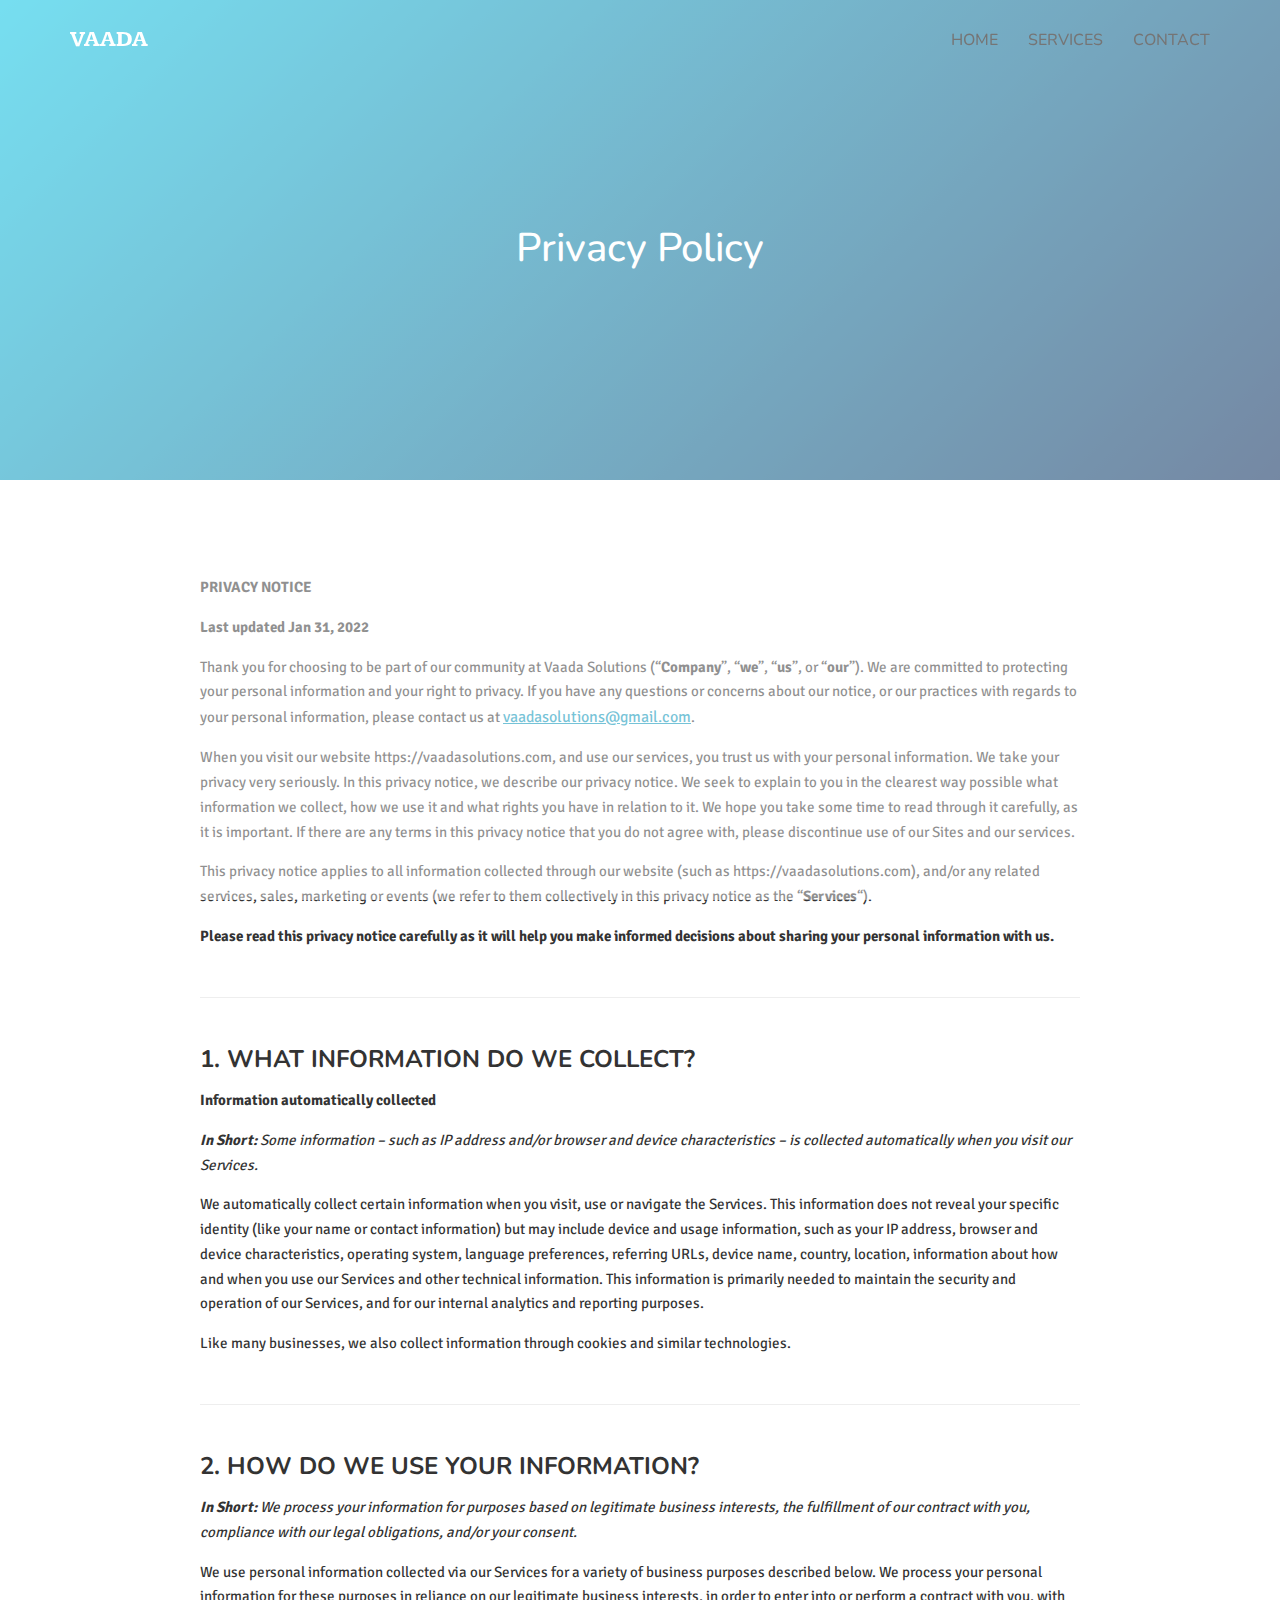
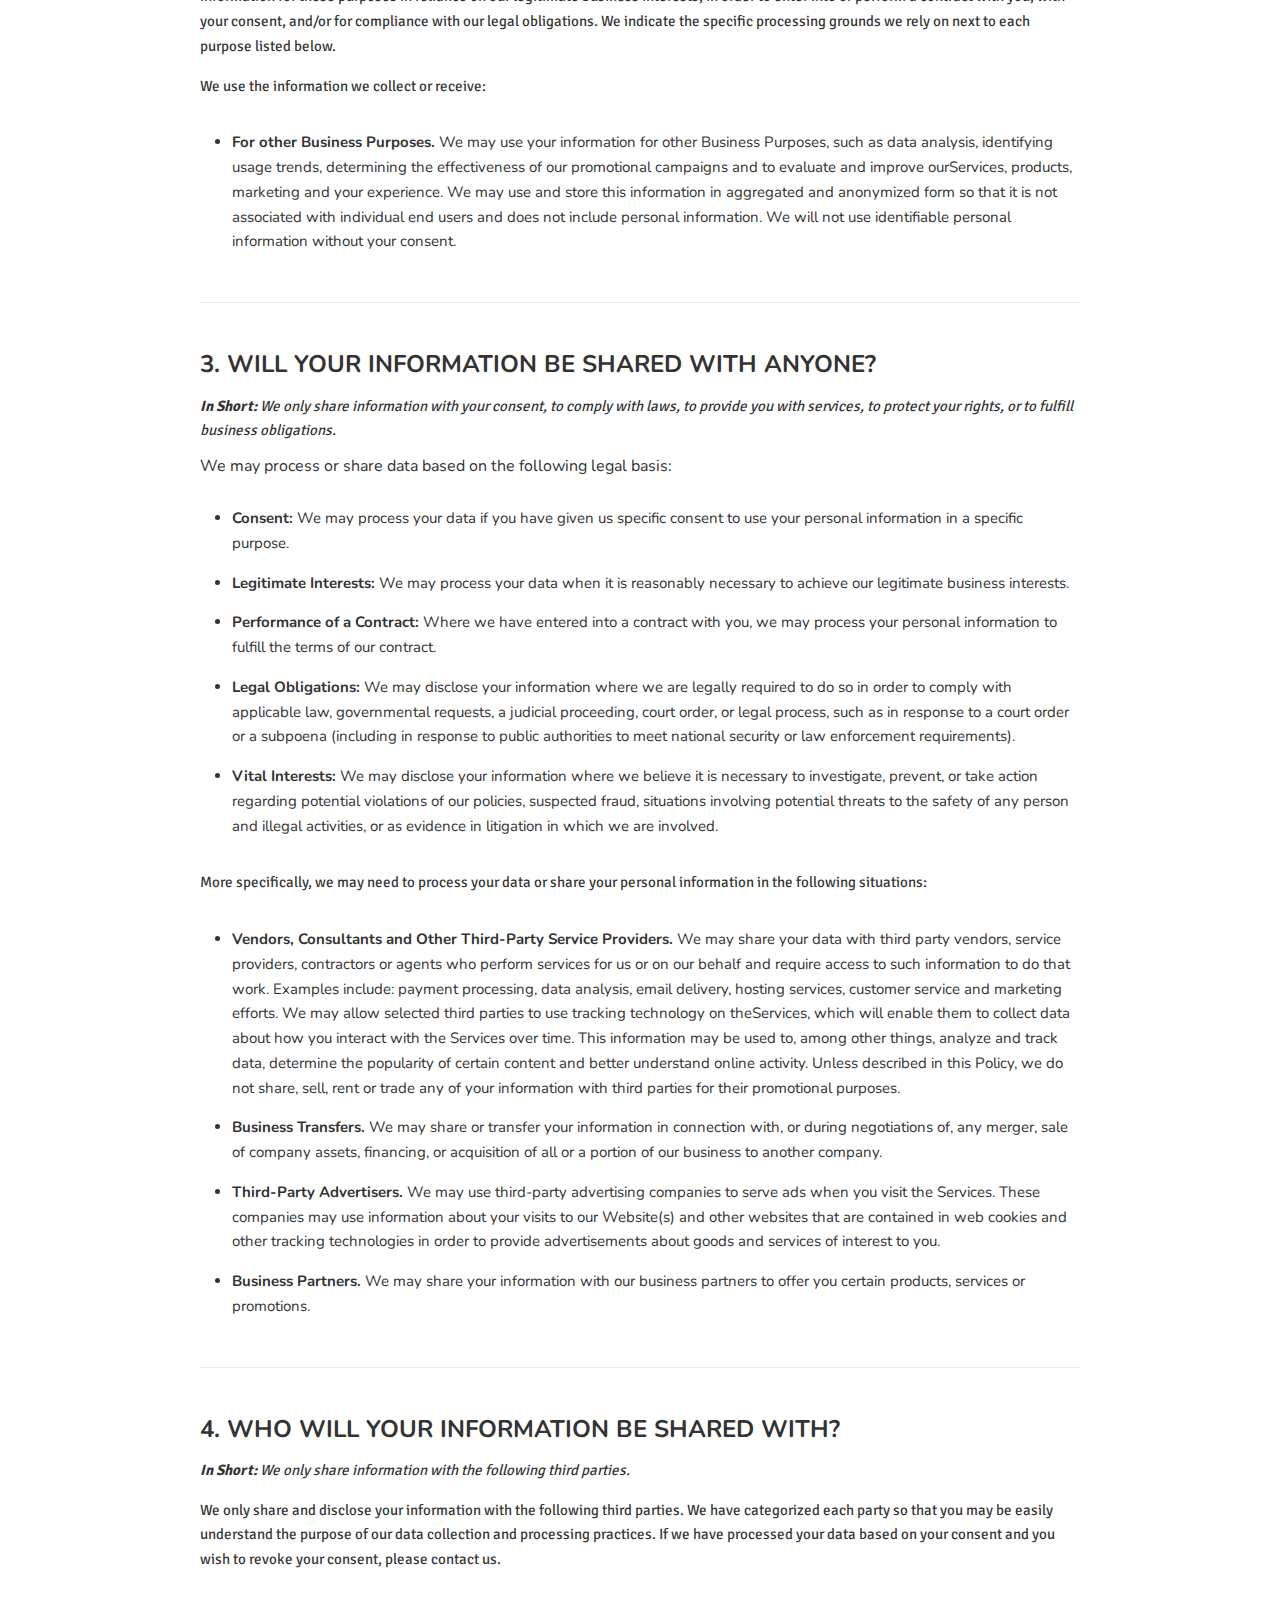
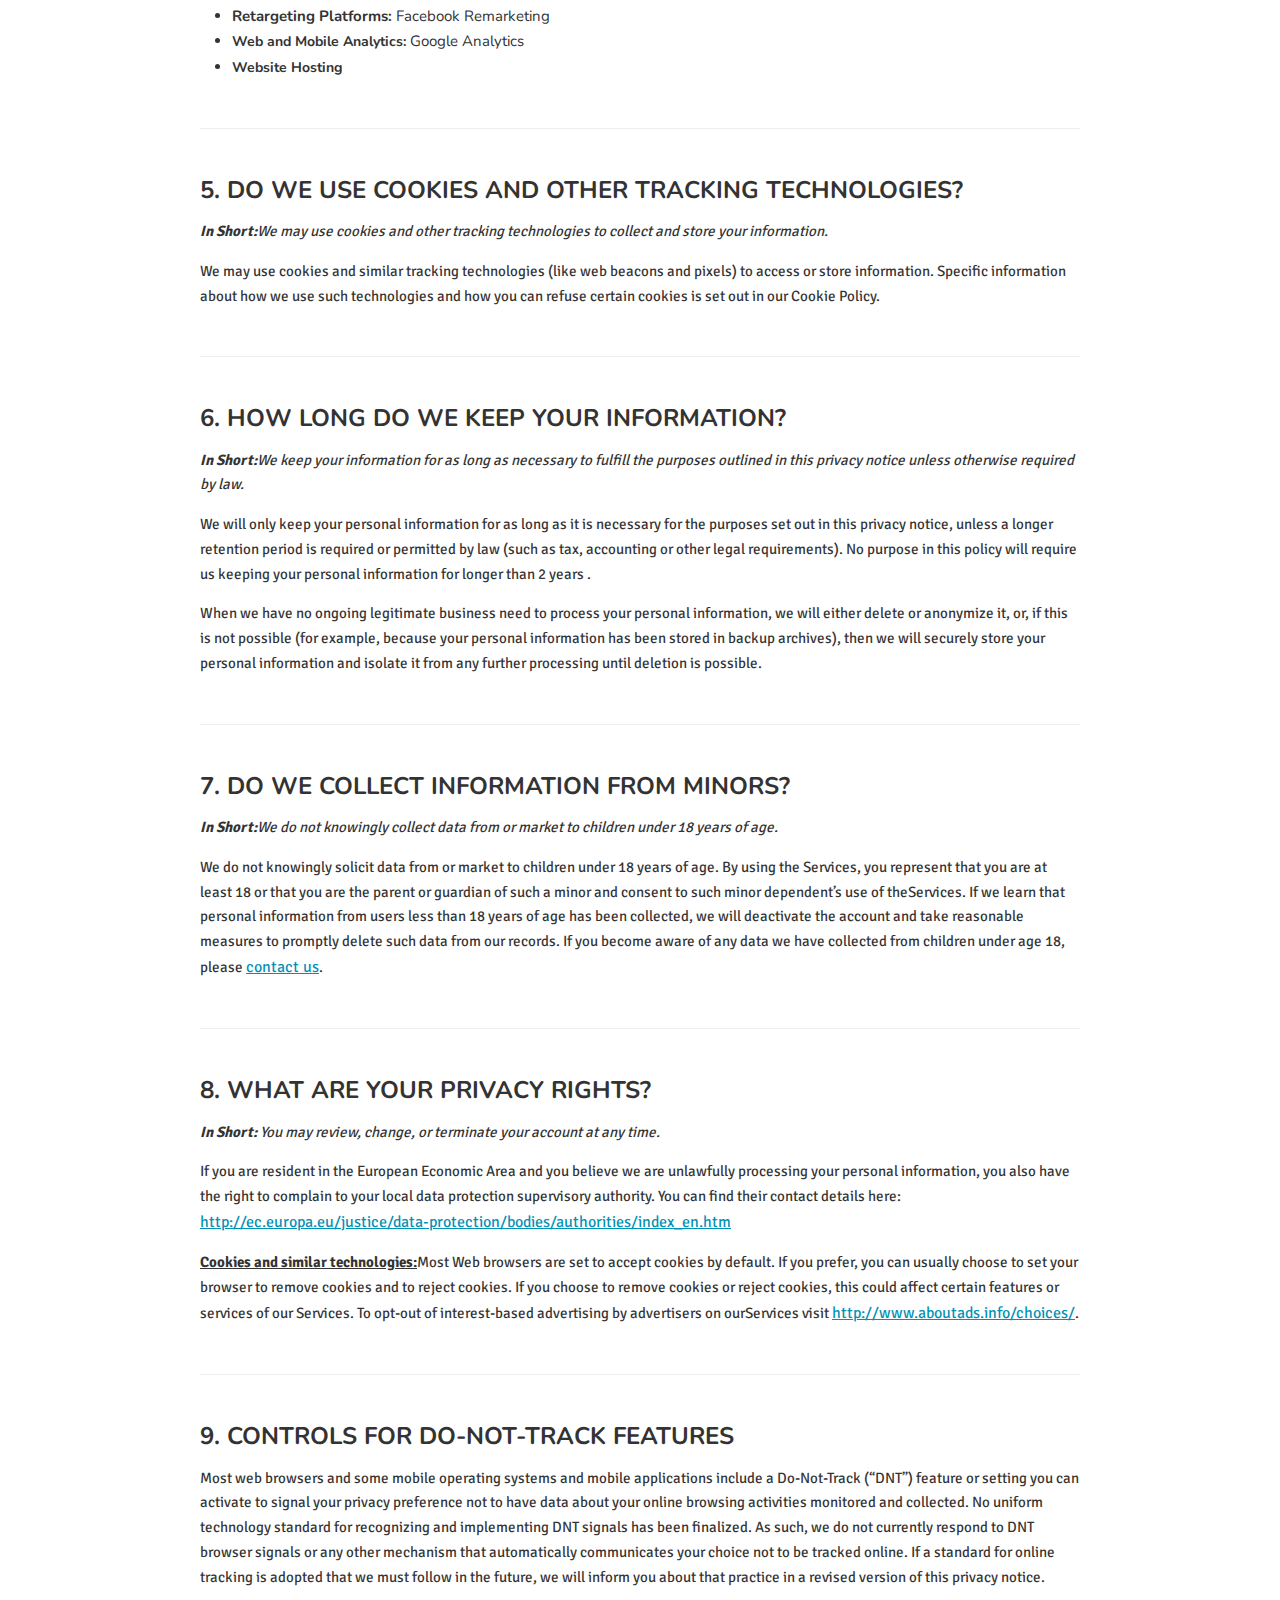
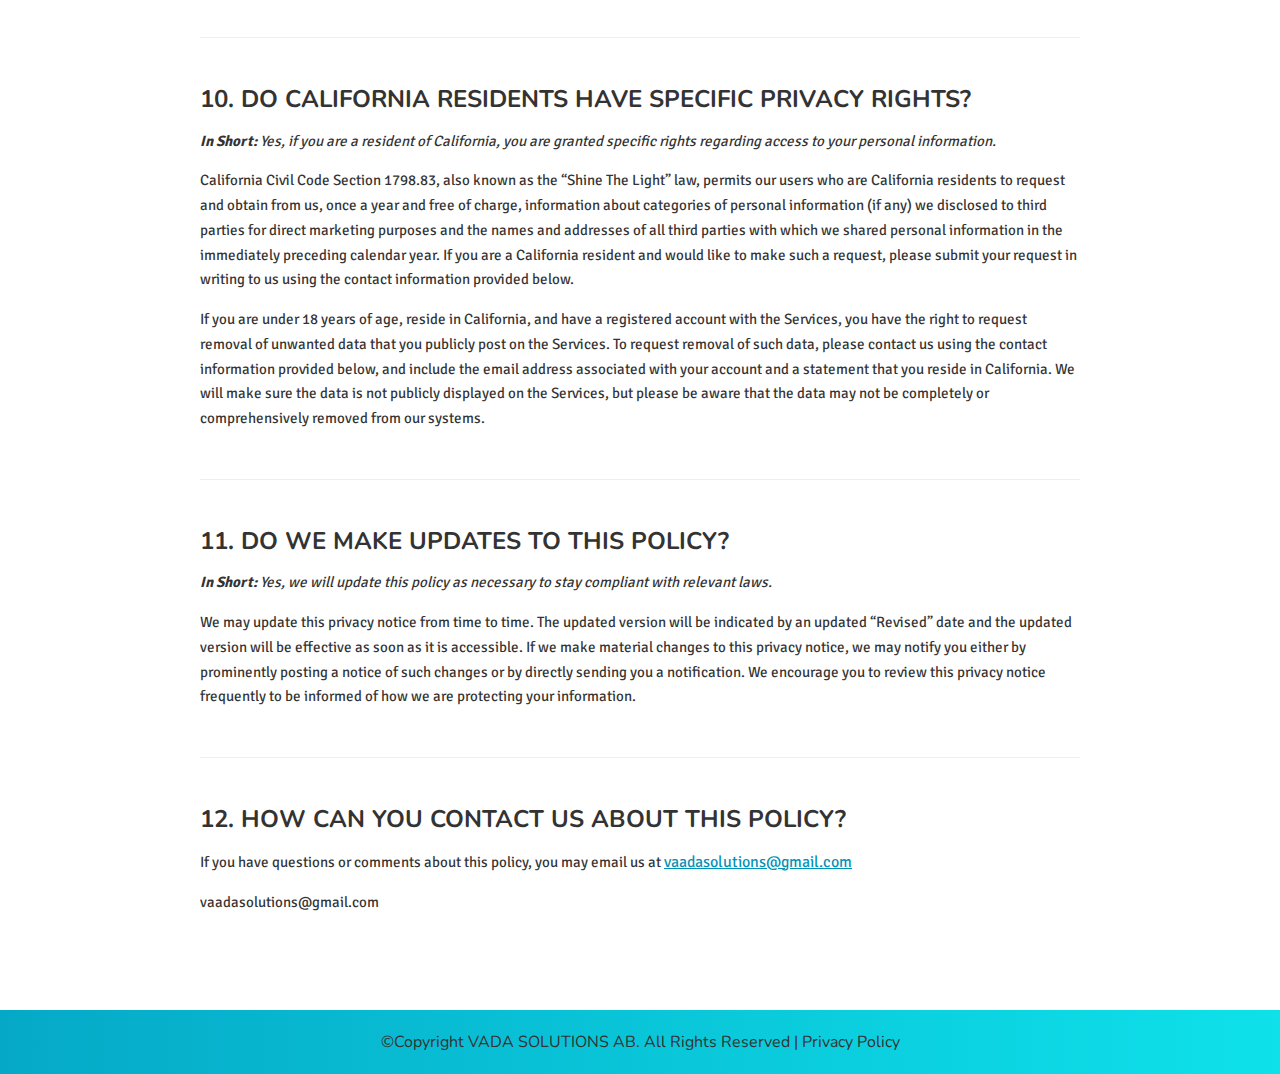
==== commit d89e6986: "updated link" ====
--- a/privacy-policy.html
+++ b/privacy-policy.html
@@ -64,9 +64,9 @@
       <!-- Collect the nav links, forms, and other content for toggling -->
       <div class="collapse navbar-collapse" id="bs-example-navbar-collapse-1">
         <ul class="nav navbar-nav navbar-right">
-          <li><a href="/">Home</a></li>
-          <li><a href="/">Services</a></li>
-          <li><a href="/">Contact</a></li>
+          <li><a href="vaada/">Home</a></li>
+          <li><a href="vaada/">Services</a></li>
+          <li><a href="vaada/">Contact</a></li>
         </ul>
       </div><!-- /.navbar-collapse -->
     </div><!-- /.container -->
@@ -199,7 +199,7 @@
       <div class="site-footer__legal">
        
         ©Copyright VADA SOLUTIONS AB. All Rights Reserved | 
-        <div class="menu-legal-navigation-container"><a href="/privacy-policy">Privacy Policy</a></div>
+        <div class="menu-legal-navigation-container"><a href="vaada/privacy-policy">Privacy Policy</a></div>
       </div>
     </div>
   </footer>
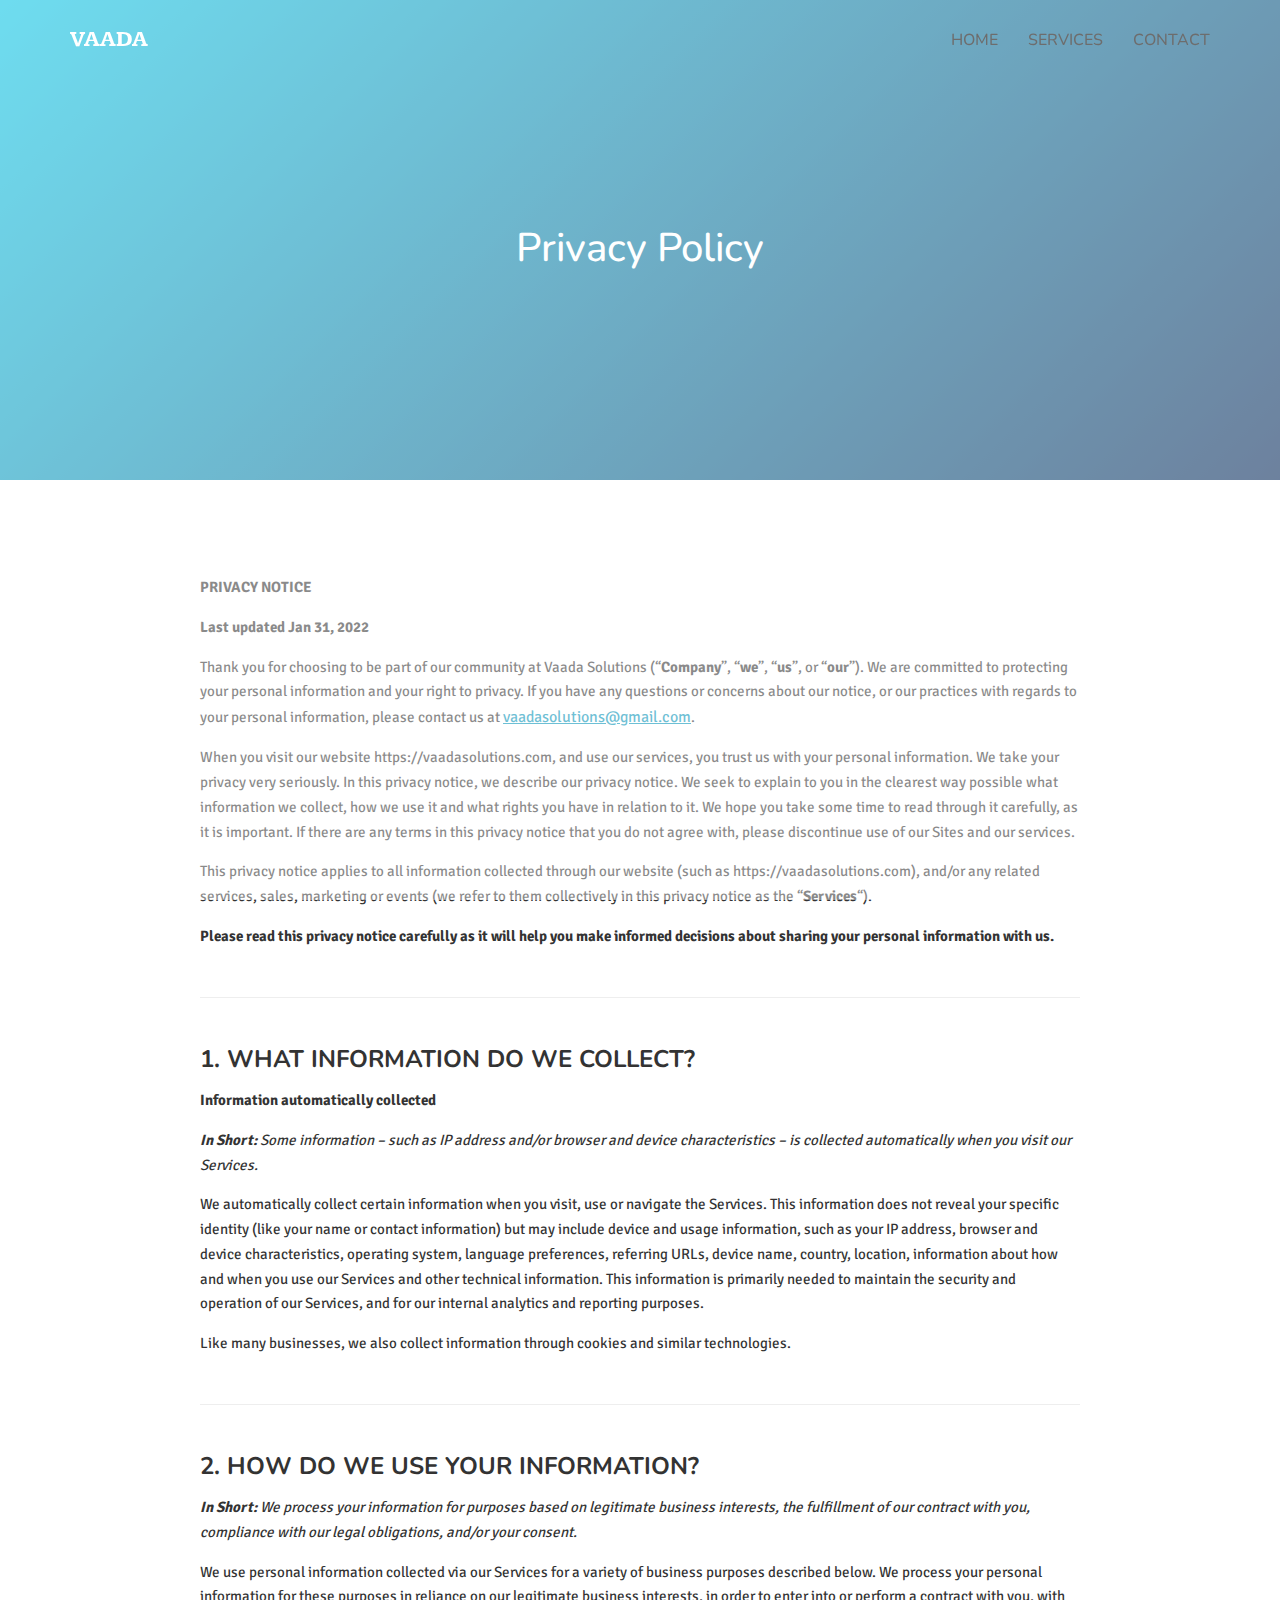
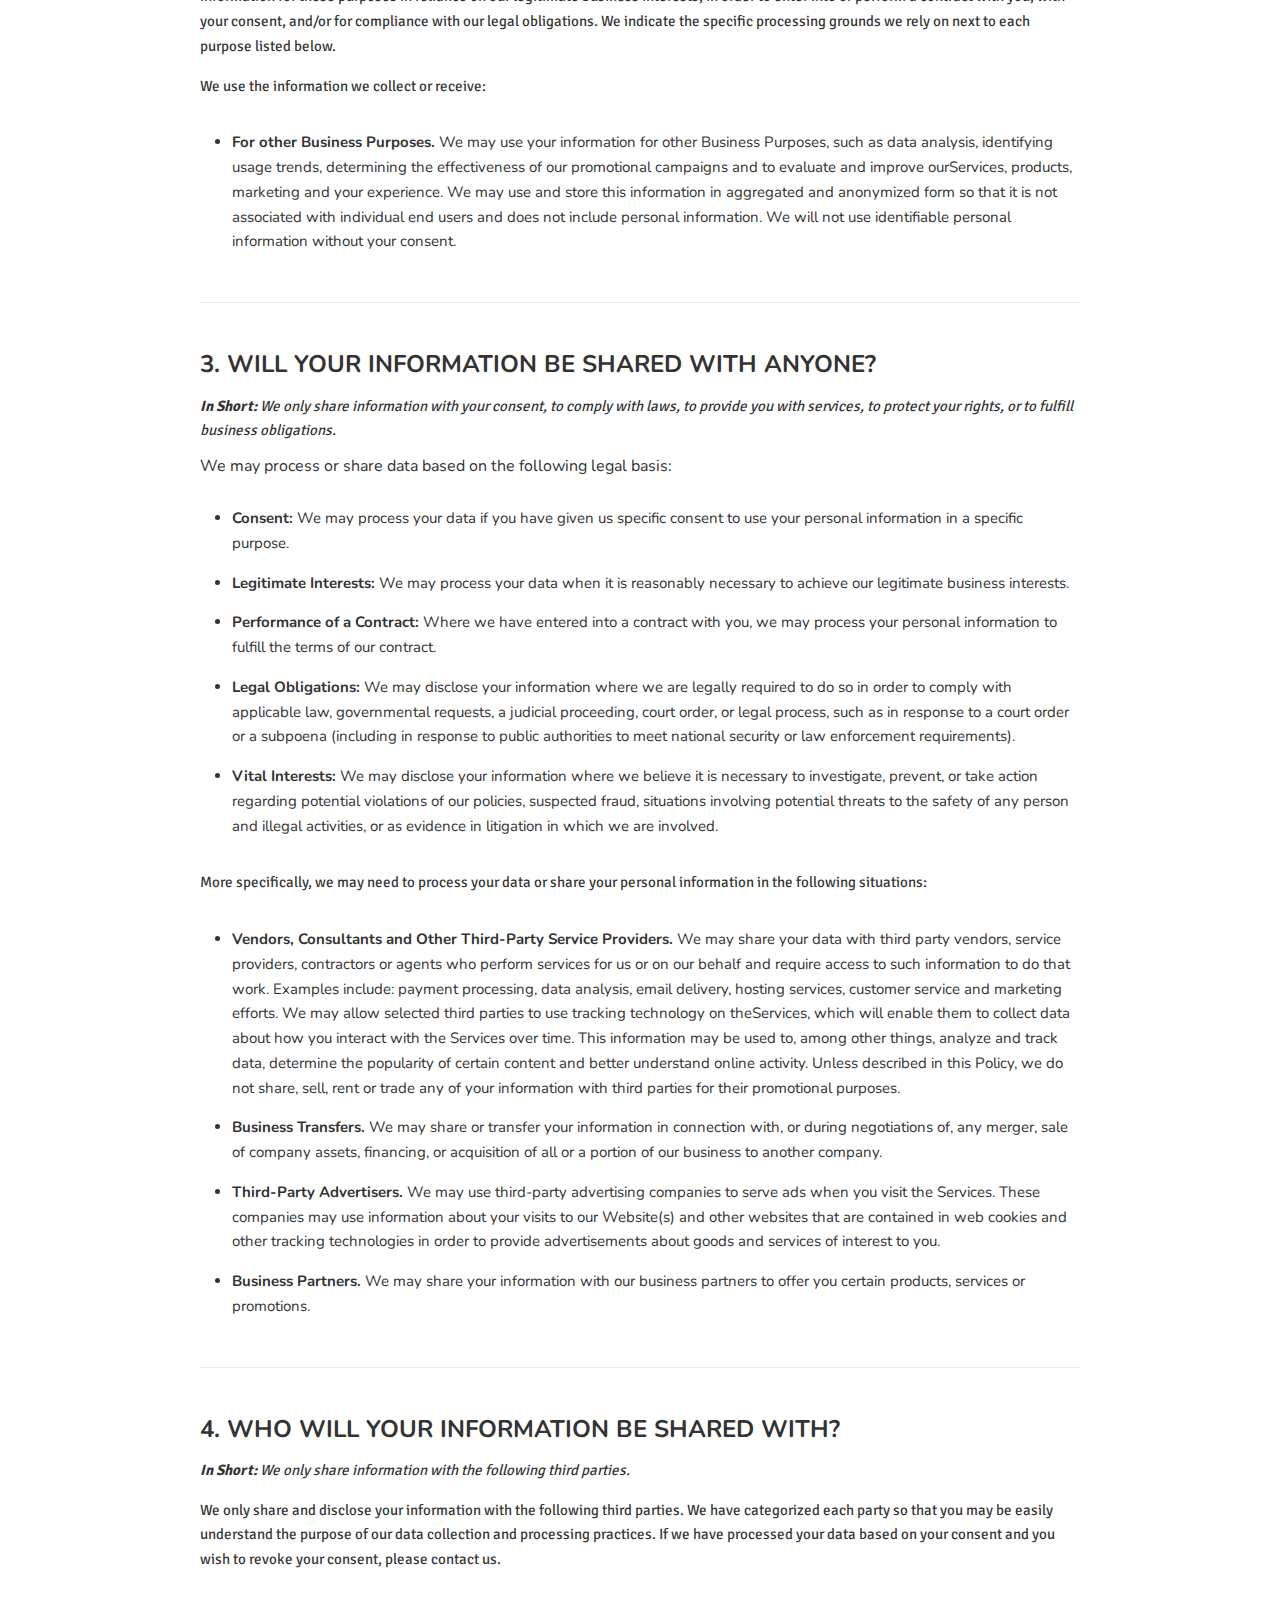
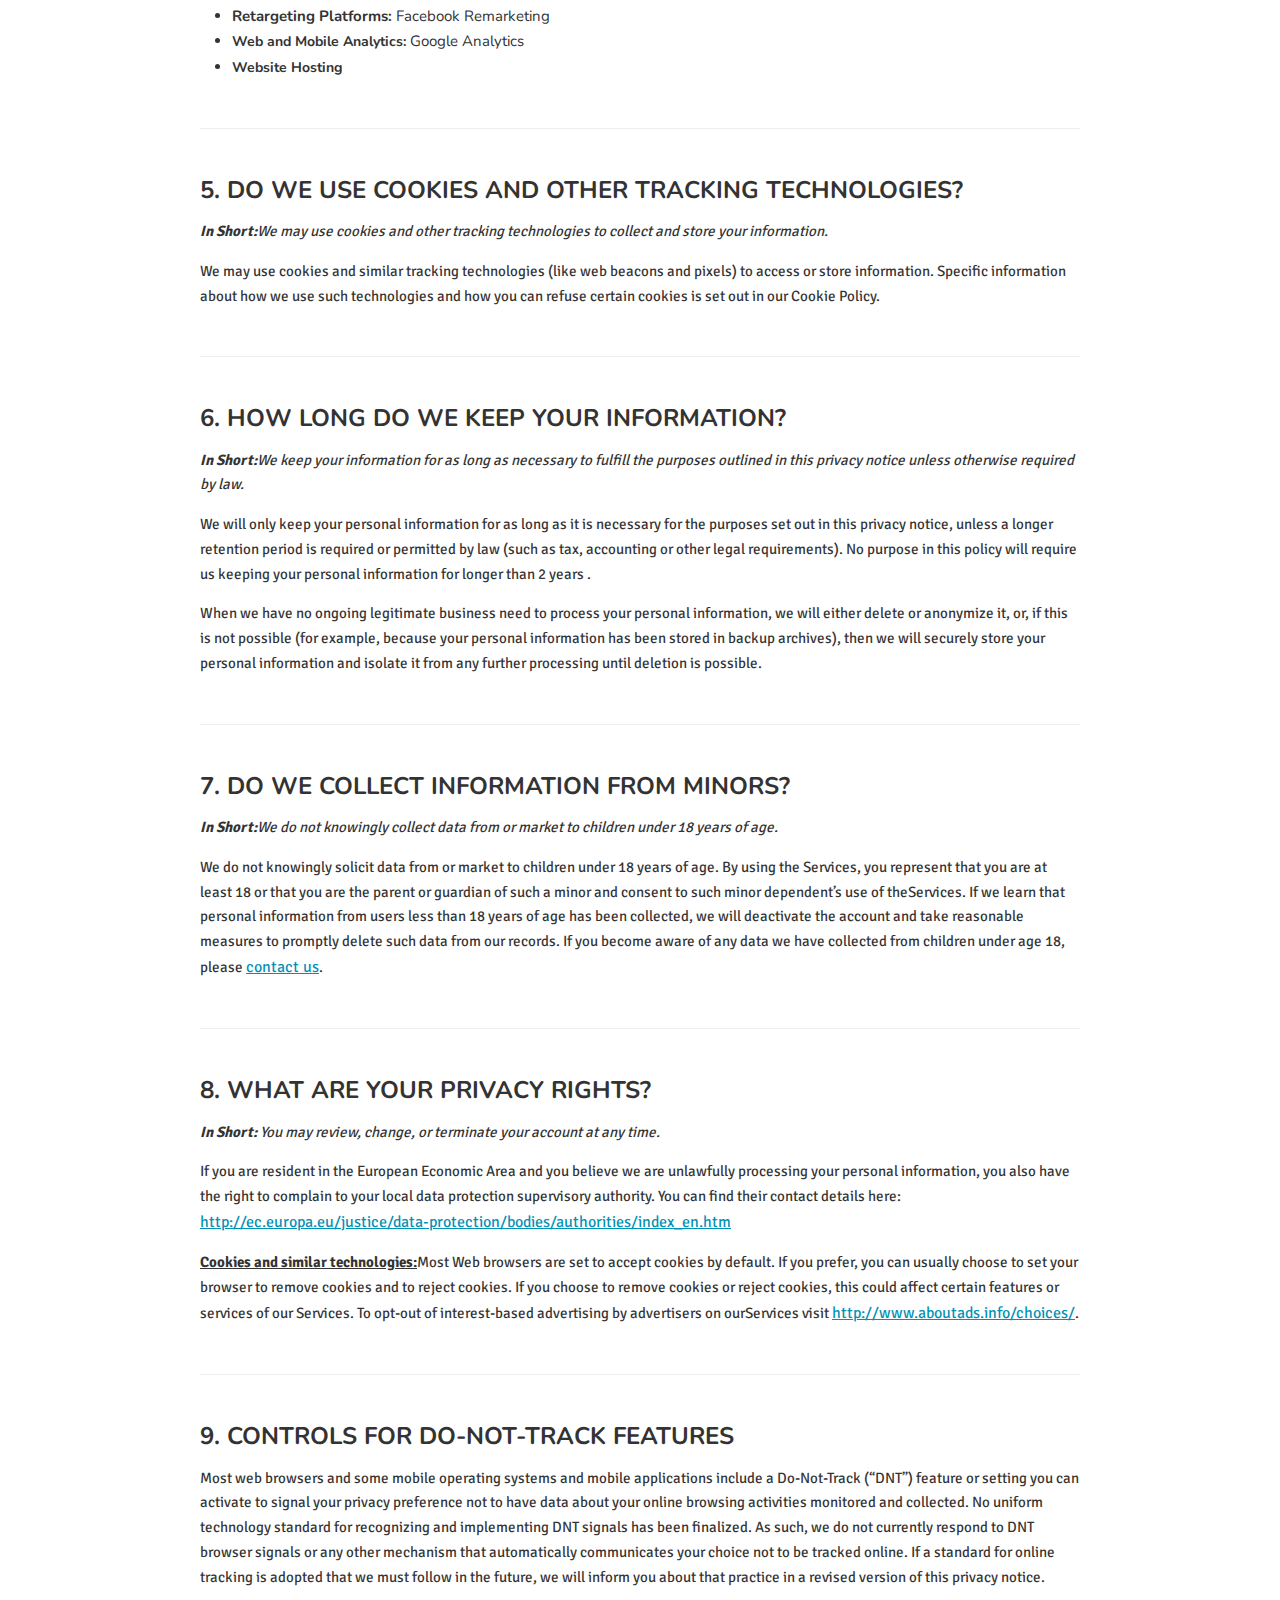
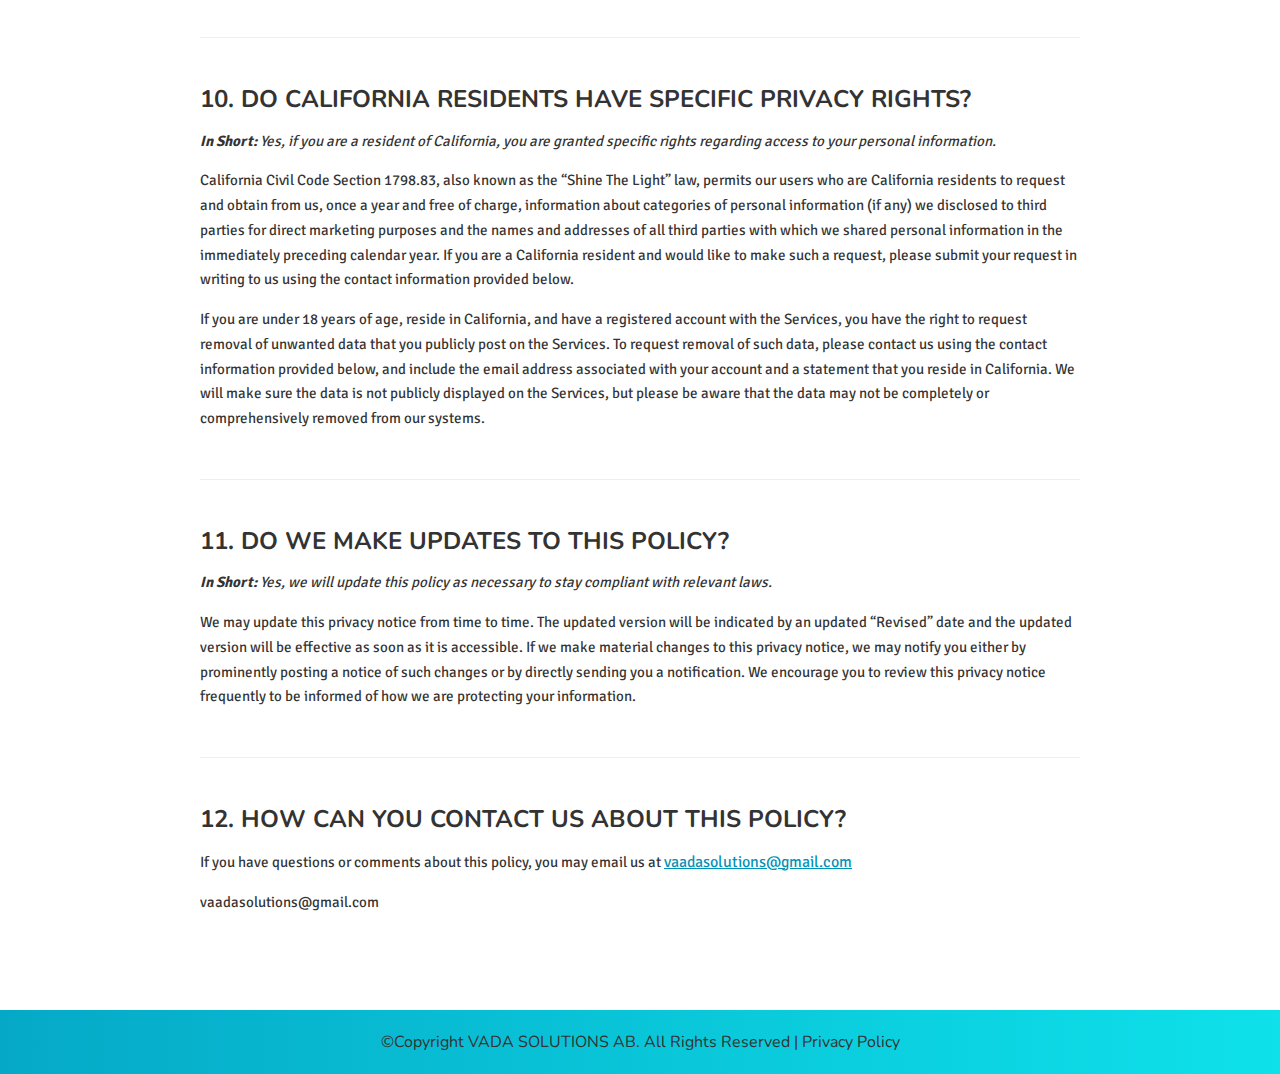
==== commit 0b5f5294: "updated link" ====
--- a/privacy-policy.html
+++ b/privacy-policy.html
@@ -64,9 +64,9 @@
       <!-- Collect the nav links, forms, and other content for toggling -->
       <div class="collapse navbar-collapse" id="bs-example-navbar-collapse-1">
         <ul class="nav navbar-nav navbar-right">
-          <li><a href="vaada/">Home</a></li>
-          <li><a href="vaada/">Services</a></li>
-          <li><a href="vaada/">Contact</a></li>
+          <li><a href="/vaada">Home</a></li>
+          <li><a href="/vaada">Services</a></li>
+          <li><a href="/vaada">Contact</a></li>
         </ul>
       </div><!-- /.navbar-collapse -->
     </div><!-- /.container -->
@@ -199,7 +199,7 @@
       <div class="site-footer__legal">
        
         ©Copyright VADA SOLUTIONS AB. All Rights Reserved | 
-        <div class="menu-legal-navigation-container"><a href="vaada/privacy-policy">Privacy Policy</a></div>
+        <div class="menu-legal-navigation-container"><a href="/vaada/privacy-policy">Privacy Policy</a></div>
       </div>
     </div>
   </footer>
